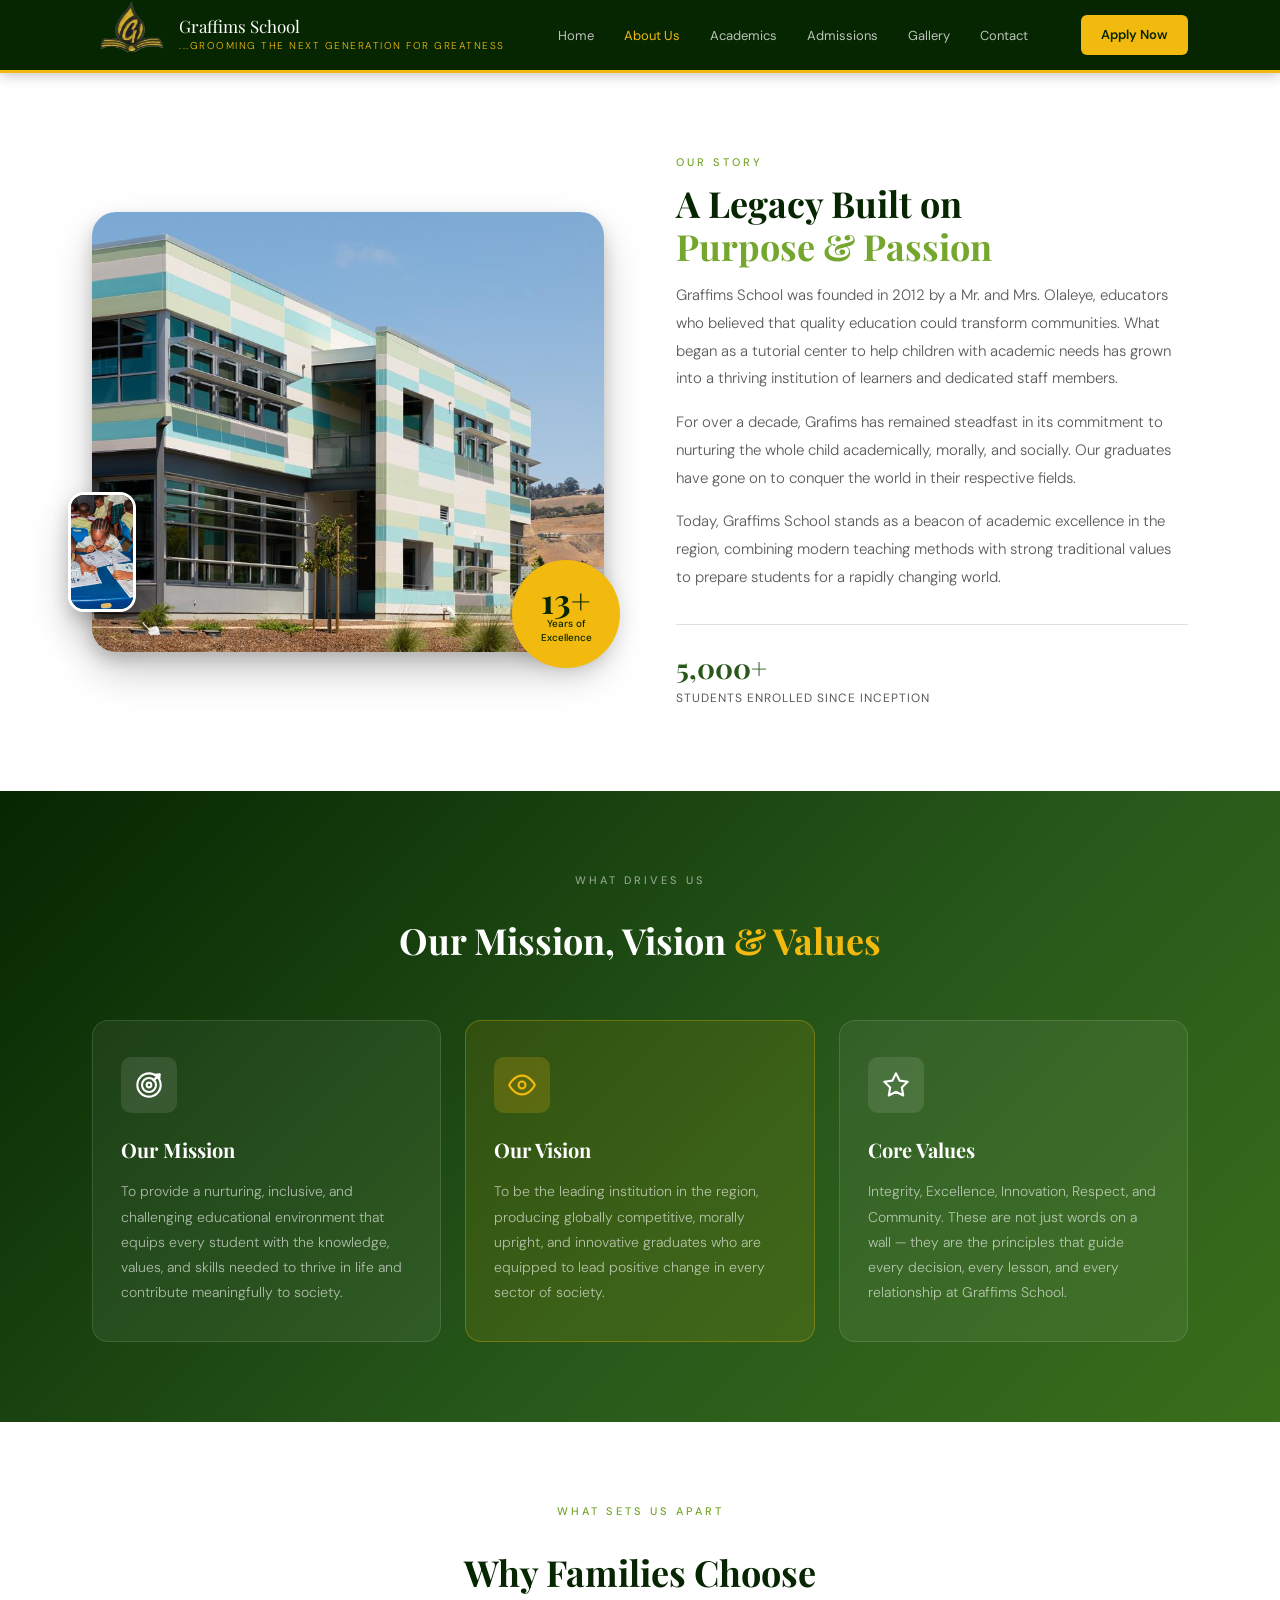
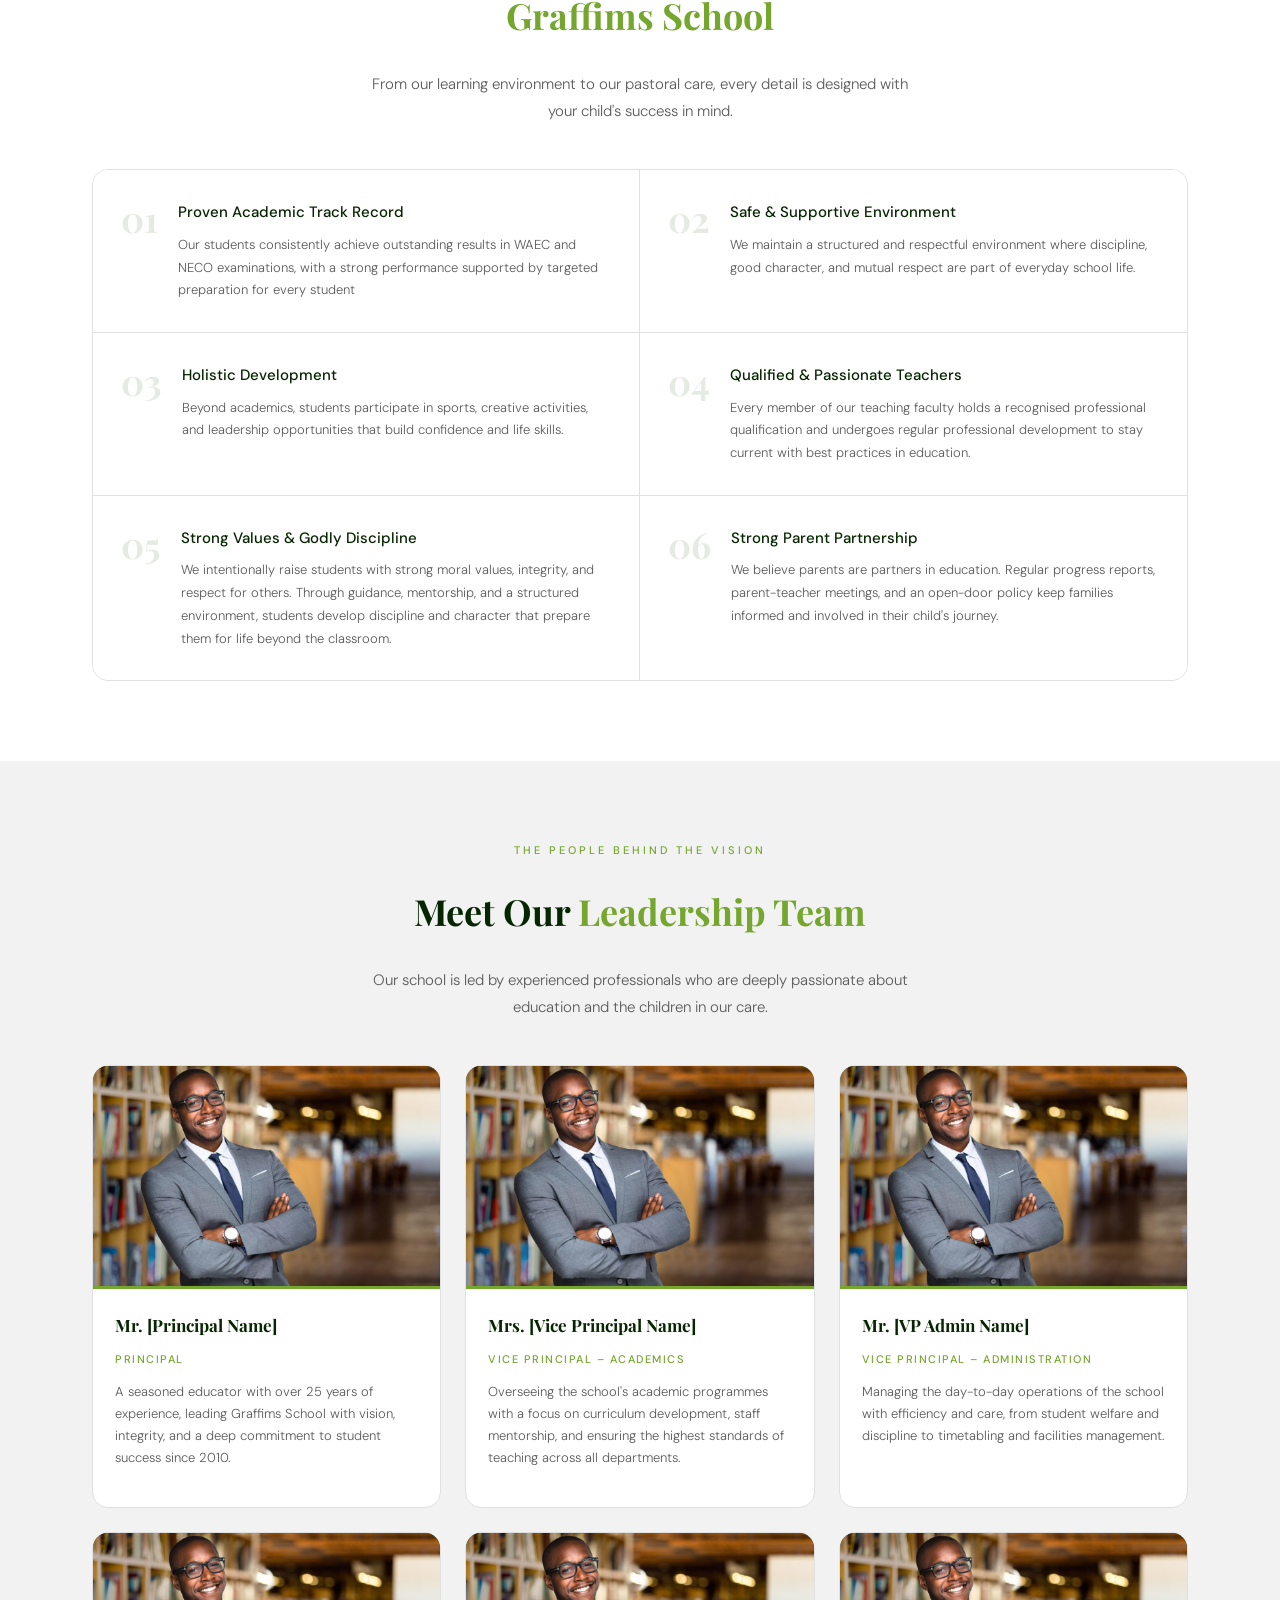
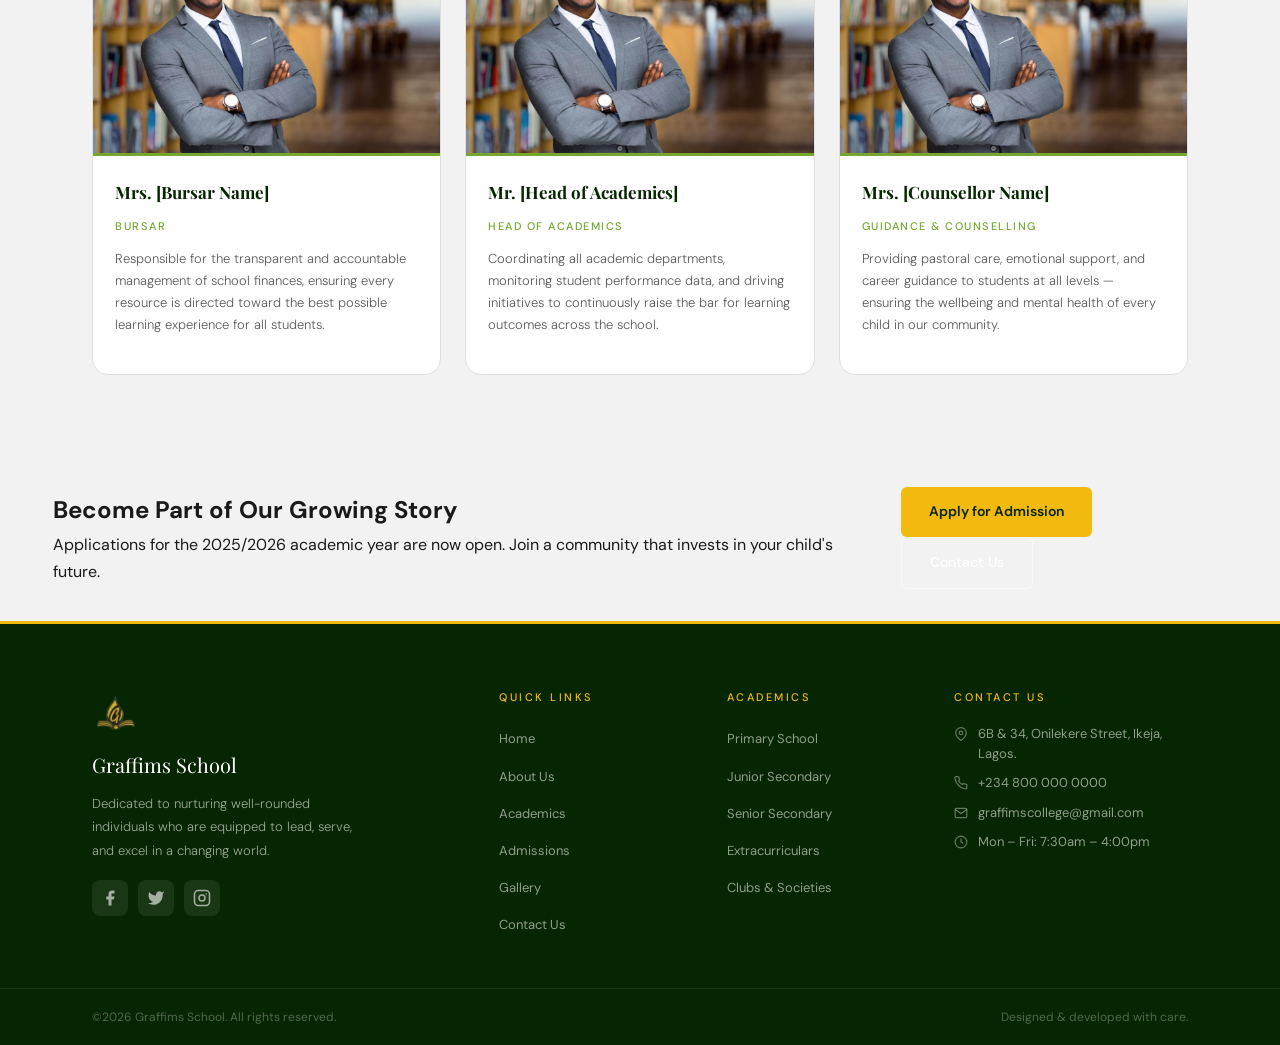
==== about.html @ c7c1daac "initial" ====
<!DOCTYPE html>
<html lang="en">

<head>
    <meta charset="UTF-8" />
    <meta name="viewport" content="width=device-width, initial-scale=1.0" />
    <meta name="description"
        content="Learn about Graffims School – our history, mission, vision, values, and the dedicated team behind our legacy of excellence since 1985." />
    <title>About Us | Graffims School</title>

    <!-- Google Fonts -->
    <link rel="preconnect" href="https://fonts.googleapis.com" />
    <link rel="preconnect" href="https://fonts.gstatic.com" crossorigin />
    <link
        href="https://fonts.googleapis.com/css2?family=Playfair+Display:wght@600;700&family=DM+Sans:ital,wght@0,300;0,400;0,500;1,300&display=swap"
        rel="stylesheet" />

    <!-- Stylesheets -->
    <link rel="stylesheet" href="css/style.css" />
    <link rel="stylesheet" href="css/about.css" />
</head>

<body>

    <!-- ========== NAVIGATION ========== -->
    <header class="site-header">
        <nav class="navbar">
            <div class="nav-logo">
                <img src="images/logo/logo.png" alt="Graffims School Logo" class="logo-img" />
                <div class="logo-text">
                    <span class="logo-name">Graffims School</span>
                    <span class="logo-tagline">...grooming the next generation for greatness</span>
                </div>
            </div>

            <ul class="nav-links" id="navLinks">
                <li><a href="index.html">Home</a></li>
                <li><a href="about.html" class="active">About Us</a></li>
                <li><a href="academics.html">Academics</a></li>
                <li><a href="admissions.html">Admissions</a></li>
                <li><a href="gallery.html">Gallery</a></li>
                <li><a href="contact.html">Contact</a></li>
            </ul>

            <a href="admissions.html" class="nav-cta">Apply Now</a>

            <!-- Hamburger for mobile -->
            <button class="hamburger" id="hamburger" aria-label="Toggle navigation">
                <span></span><span></span><span></span>
            </button>
        </nav>
    </header>


    <!-- ========== PAGE HERO / BANNER ========== -->


    <!-- ========== OUR STORY ========== -->
    <section class="section section-light" id="our-story">
        <div class="container story-split">

            <div class="story-image-side">
                <!-- Replace with real school building/campus photo -->
                <img src="images/about/school-building.jpg" alt="Graffims School main building" class="story-img" />
                <div class="story-badge">
                    <strong>13+</strong>
                    <span>Years of<br />Excellence</span>
                </div>
                <!-- Second smaller image -->
                <div class="story-img-2-wrap">
                    <img src="images/about/students-learning.jpg" alt="Students in class" class="story-img-2" />
                </div>
            </div>

            <div class="story-text-side">
                <p class="section-label">Our Story</p>
                <h2 class="section-title">A Legacy Built on<br /><span class="text-green">Purpose &amp; Passion</span>
                </h2>
                <p class="story-para">
                    Graffims School was founded in 2012 by a Mr. and Mrs. Olaleye, educators who believed that quality
                    education could transform communities. What began as a tutorial center to help children with academic needs
                    has grown into a thriving institution of learners and dedicated staff members.
                </p>
                <p class="story-para">
                    For over a decade, Grafims has remained steadfast in its commitment to nurturing the whole child
                    academically, morally, and socially. Our graduates have gone on to conquer the world in their respective fields.
                </p>
                <p class="story-para">
                    Today, Graffims School stands as a beacon of academic excellence in the region, combining modern
                    teaching methods with strong traditional values to prepare students for a rapidly changing world.
                </p>
                <div class="story-stats-row">
                    <div class="story-stat">
                        <strong>5,000+</strong>
                        <span>Students Enrolled since Inception</span>
                    </div>
                </div>
            </div>

        </div>
    </section>


    <!-- ========== MISSION, VISION, VALUES ========== -->
    <section class="section mvv-section" id="mission">
        <div class="container">
            <div class="section-header centered">
                <p class="section-label light-label">What Drives Us</p>
                <h2 class="section-title" style="color: var(--white);">Our Mission, Vision <span class="text-gold">&amp;
                        Values</span></h2>
            </div>

            <div class="mvv-grid">

                <div class="mvv-card">
                    <div class="mvv-icon">
                        <svg width="28" height="28" viewBox="0 0 24 24" fill="none" stroke="currentColor" stroke-width="1.8" stroke-linecap="round" stroke-linejoin="round">
                            <circle cx="12" cy="12" r="10" />
                            <circle cx="12" cy="12" r="6" />
                            <circle cx="12" cy="12" r="2" />
                            <line x1="16" y1="8" x2="21" y2="3" />
                            <line x1="16" y1="8" x2="21" y2="3" />
                            <polyline points="18,3 21,3 21,6" />
                        </svg>
                    </div>
                    <h3>Our Mission</h3>
                    <p>To provide a nurturing, inclusive, and challenging educational environment that equips every
                        student with the knowledge, values, and skills needed to thrive in life and contribute
                        meaningfully to society.</p>
                </div>

                <div class="mvv-card mvv-featured">
                    <div class="mvv-icon gold-mvv-icon">
                        <svg width="28" height="28" viewBox="0 0 24 24" fill="none" stroke="currentColor"
                            stroke-width="1.8" stroke-linecap="round" stroke-linejoin="round">
                            <path d="M1 12s4-8 11-8 11 8 11 8-4 8-11 8-11-8-11-8z" />
                            <circle cx="12" cy="12" r="3" />
                        </svg>
                    </div>
                    <h3>Our Vision</h3>
                    <p>To be the leading institution in the region, producing globally competitive, morally upright, and
                        innovative graduates who are equipped to lead positive change in every sector of society.</p>
                </div>

                <div class="mvv-card">
                    <div class="mvv-icon">
                        <svg width="28" height="28" viewBox="0 0 24 24" fill="none" stroke="currentColor"
                            stroke-width="1.8" stroke-linecap="round" stroke-linejoin="round">
                            <polygon
                                points="12 2 15.09 8.26 22 9.27 17 14.14 18.18 21.02 12 17.77 5.82 21.02 7 14.14 2 9.27 8.91 8.26 12 2" />
                        </svg>
                    </div>
                    <h3>Core Values</h3>
                    <p>Integrity, Excellence, Innovation, Respect, and Community. These are not just words on a wall —
                        they are the principles that guide every decision, every lesson, and every relationship at
                        Graffims School.</p>
                </div>

            </div>
        </div>
    </section>


    <!-- ========== WHY CHOOSE US ========== -->
    <section class="section section-light" id="why-us">
        <div class="container">
            <div class="section-header centered">
                <p class="section-label">What Sets Us Apart</p>
                <h2 class="section-title">Why Families Choose<br /><span class="text-green">Graffims School</span>
                </h2>
                <p class="section-sub">From our learning environment to our pastoral care, every detail is designed with
                    your child's success in mind.</p>
            </div>

            <div class="why-grid">

                <div class="why-item">
                    <div class="why-number">01</div>
                    <div class="why-body">
                        <h4>Proven Academic Track Record</h4>
                        <p>Our students consistently achieve outstanding results in WAEC and NECO examinations, with a
                           strong performance supported by targeted preparation for every student
                        </p>
                    </div>
                </div>

                <div class="why-item">
                    <div class="why-number">02</div>
                    <div class="why-body">
                        <h4>Safe &amp; Supportive Environment</h4>
                        <p>
                            We maintain a structured and respectful environment where discipline, good character, and mutual respect are part of everyday school life.
                        </p>
                    </div>
                </div>

                <div class="why-item">
                    <div class="why-number">03</div>
                    <div class="why-body">
                        <h4>Holistic Development</h4>
                        <p>
                            Beyond academics, students participate in sports, creative activities, and leadership opportunities that build confidence and life skills.
                        </p>
                    </div>
                </div>

                <div class="why-item">
                    <div class="why-number">04</div>
                    <div class="why-body">
                        <h4>Qualified &amp; Passionate Teachers</h4>
                        <p>Every member of our teaching faculty holds a recognised professional qualification and
                            undergoes regular professional development to stay current with best practices in education.
                        </p>
                    </div>
                </div>

                <div class="why-item">
                    <div class="why-number">05</div>
                    <div class="why-body">
                        <h4>Strong Values & Godly Discipline</h4>
                        <p>
                            We intentionally raise students with strong moral values, integrity, and respect for others. Through guidance, mentorship, and a structured environment, students develop discipline and character that prepare them for life beyond the classroom.
                        </p>
                    </div>
                </div>

                <div class="why-item">
                    <div class="why-number">06</div>
                    <div class="why-body">
                        <h4>Strong Parent Partnership</h4>
                        <p>We believe parents are partners in education. Regular progress reports, parent-teacher
                            meetings, and an open-door policy keep families informed and involved in their child's
                            journey.</p>
                    </div>
                </div>

            </div>
        </div>
    </section>


    <!-- ========== LEADERSHIP TEAM ========== -->
    <section class="section" id="leadership">
        <div class="container">
            <div class="section-header centered">
                <p class="section-label">The People Behind the Vision</p>
                <h2 class="section-title">Meet Our <span class="text-green">Leadership Team</span></h2>
                <p class="section-sub">Our school is led by experienced professionals who are deeply passionate about
                    education and the children in our care.</p>
            </div>

            <div class="team-grid">

                <div class="team-card">
                    <div class="team-photo-wrap">
                        <!-- Replace with real staff photo -->
                        <img src="images/staff/principal.jpg" alt="Principal" class="team-photo" />
                        <div class="team-photo-fallback">
                            <span>PR</span>
                        </div>
                    </div>
                    <div class="team-info">
                        <h4>Mr. [Principal Name]</h4>
                        <span class="team-role">Principal</span>
                        <p>A seasoned educator with over 25 years of experience, leading Graffims School with
                            vision, integrity, and a deep commitment to student success since 2010.</p>
                    </div>
                </div>

                <div class="team-card">
                    <div class="team-photo-wrap">
                        <img src="images/staff/vice-principal.jpg" alt="Vice Principal" class="team-photo" />
                        <div class="team-photo-fallback">
                            <span>VP</span>
                        </div>
                    </div>
                    <div class="team-info">
                        <h4>Mrs. [Vice Principal Name]</h4>
                        <span class="team-role">Vice Principal – Academics</span>
                        <p>Overseeing the school's academic programmes with a focus on curriculum development, staff
                            mentorship, and ensuring the highest standards of teaching across all departments.</p>
                    </div>
                </div>

                <div class="team-card">
                    <div class="team-photo-wrap">
                        <img src="images/staff/vp-admin.jpg" alt="Vice Principal Administration" class="team-photo" />
                        <div class="team-photo-fallback">
                            <span>VA</span>
                        </div>
                    </div>
                    <div class="team-info">
                        <h4>Mr. [VP Admin Name]</h4>
                        <span class="team-role">Vice Principal – Administration</span>
                        <p>Managing the day-to-day operations of the school with efficiency and care, from student
                            welfare and discipline to timetabling and facilities management.</p>
                    </div>
                </div>

                <div class="team-card">
                    <div class="team-photo-wrap">
                        <img src="images/staff/bursar.jpg" alt="Bursar" class="team-photo" />
                        <div class="team-photo-fallback">
                            <span>BU</span>
                        </div>
                    </div>
                    <div class="team-info">
                        <h4>Mrs. [Bursar Name]</h4>
                        <span class="team-role">Bursar</span>
                        <p>Responsible for the transparent and accountable management of school finances, ensuring every
                            resource is directed toward the best possible learning experience for all students.</p>
                    </div>
                </div>

                <div class="team-card">
                    <div class="team-photo-wrap">
                        <img src="images/staff/head-teacher.jpg" alt="Head of Academics" class="team-photo" />
                        <div class="team-photo-fallback">
                            <span>HA</span>
                        </div>
                    </div>
                    <div class="team-info">
                        <h4>Mr. [Head of Academics]</h4>
                        <span class="team-role">Head of Academics</span>
                        <p>Coordinating all academic departments, monitoring student performance data, and driving
                            initiatives to continuously raise the bar for learning outcomes across the school.</p>
                    </div>
                </div>

                <div class="team-card">
                    <div class="team-photo-wrap">
                        <img src="images/staff/guidance.jpg" alt="Guidance Counsellor" class="team-photo" />
                        <div class="team-photo-fallback">
                            <span>GC</span>
                        </div>
                    </div>
                    <div class="team-info">
                        <h4>Mrs. [Counsellor Name]</h4>
                        <span class="team-role">Guidance &amp; Counselling</span>
                        <p>Providing pastoral care, emotional support, and career guidance to students at all levels —
                            ensuring the wellbeing and mental health of every child in our community.</p>

                    </div>
                </div>

            </div>
        </div>
    </section>


    <!-- ========== CTA STRIP ========== -->
    <section class="cta-strip">
        <div class="container-cta-inner">
            <div class="cta-text">
                <h2>Become Part of Our <span>Growing Story</span></h2>
                <p>Applications for the 2025/2026 academic year are now open. Join a community that invests in your
                    child's future.</p>
            </div>
            <div class="cta-buttons">
                <a href="admissions.html" class="btn btn-gold">Apply for Admission</a>
                <a href="contact.html" class="btn btn-white-outline">Contact Us</a>
            </div>
        </div>
    </section>


    <!-- ========== FOOTER ========== -->
    <footer class="site-footer">
        <div class="container footer-grid">

            <div class="footer-brand">
                <img src="images/logo/logo.png" alt="Graffims School" class="footer-logo" />
                <div class="footer-school-name">Graffims School</div>
                <p>Dedicated to nurturing well-rounded individuals who are equipped to lead, serve, and excel in a
                    changing world.</p>
                <div class="footer-socials">
                    <!-- Replace # with real social media links -->
                    <a href="#" aria-label="Facebook" class="social-icon">
                        <svg width="18" height="18" viewBox="0 0 24 24" fill="currentColor">
                            <path d="M18 2h-3a5 5 0 0 0-5 5v3H7v4h3v8h4v-8h3l1-4h-4V7a1 1 0 0 1 1-1h3z" />
                        </svg>
                    </a>
                    <a href="#" aria-label="Twitter" class="social-icon">
                        <svg width="18" height="18" viewBox="0 0 24 24" fill="currentColor">
                            <path
                                d="M23 3a10.9 10.9 0 0 1-3.14 1.53 4.48 4.48 0 0 0-7.86 3v1A10.66 10.66 0 0 1 3 4s-4 9 5 13a11.64 11.64 0 0 1-7 2c9 5 20 0 20-11.5a4.5 4.5 0 0 0-.08-.83A7.72 7.72 0 0 0 23 3z" />
                        </svg>
                    </a>
                    <a href="#" aria-label="Instagram" class="social-icon">
                        <svg width="18" height="18" viewBox="0 0 24 24" fill="none" stroke="currentColor"
                            stroke-width="2">
                            <rect x="2" y="2" width="20" height="20" rx="5" />
                            <circle cx="12" cy="12" r="4" />
                            <circle cx="17.5" cy="6.5" r="1" fill="currentColor" stroke="none" />
                        </svg>
                    </a>
                </div>
            </div>

            <div class="footer-col">
                <h4>Quick Links</h4>
                <ul>
                    <li><a href="index.html">Home</a></li>
                    <li><a href="about.html">About Us</a></li>
                    <li><a href="academics.html">Academics</a></li>
                    <li><a href="admissions.html">Admissions</a></li>
                    <li><a href="gallery.html">Gallery</a></li>
                    <li><a href="contact.html">Contact Us</a></li>
                </ul>
            </div>

            <div class="footer-col">
                <h4>Academics</h4>
                <ul>
                    <li><a href="academics.html">Primary School</a></li>
                    <li><a href="academics.html">Junior Secondary</a></li>
                    <li><a href="academics.html">Senior Secondary</a></li>
                    <li><a href="academics.html">Extracurriculars</a></li>
                    <li><a href="academics.html">Clubs &amp; Societies</a></li>
                </ul>
            </div>

            <div class="footer-col">
                <h4>Contact Us</h4>
                <ul class="footer-contact-list">
                    <li>
                        <svg width="14" height="14" viewBox="0 0 24 24" fill="none" stroke="currentColor"
                            stroke-width="2">
                            <path d="M21 10c0 7-9 13-9 13s-9-6-9-13a9 9 0 0 1 18 0z" />
                            <circle cx="12" cy="10" r="3" />
                        </svg>
                        6B & 34, Onilekere Street, Ikeja, Lagos.
                    </li>
                    <li>
                        <svg width="14" height="14" viewBox="0 0 24 24" fill="none" stroke="currentColor"
                            stroke-width="2">
                            <path
                                d="M22 16.92v3a2 2 0 0 1-2.18 2 19.79 19.79 0 0 1-8.63-3.07A19.5 19.5 0 0 1 4.69 12 19.79 19.79 0 0 1 1.61 3.18 2 2 0 0 1 3.6 1h3a2 2 0 0 1 2 1.72c.127.96.361 1.903.7 2.81a2 2 0 0 1-.45 2.11L7.91 8.6a16 16 0 0 0 6.09 6.09l.97-.97a2 2 0 0 1 2.11-.45c.907.339 1.85.573 2.81.7A2 2 0 0 1 22 16.92z" />
                        </svg>
                        +234 800 000 0000
                    </li>
                    <li>
                        <svg width="14" height="14" viewBox="0 0 24 24" fill="none" stroke="currentColor"
                            stroke-width="2">
                            <path d="M4 4h16c1.1 0 2 .9 2 2v12c0 1.1-.9 2-2 2H4c-1.1 0-2-.9-2-2V6c0-1.1.9-2 2-2z" />
                            <polyline points="22,6 12,13 2,6" />
                        </svg>
                        graffimscollege@gmail.com
                    </li>
                    <li>
                        <svg width="14" height="14" viewBox="0 0 24 24" fill="none" stroke="currentColor"
                            stroke-width="2">
                            <circle cx="12" cy="12" r="10" />
                            <polyline points="12 6 12 12 16 14" />
                        </svg>
                        Mon – Fri: 7:30am – 4:00pm
                    </li>
                </ul>
            </div>

        </div>

        <div class="footer-bottom">
            <div class="container footer-bottom-inner">
                <p>&copy;2026 Graffims School. All rights reserved.</p>
                <p>Designed &amp; developed with care.</p>
            </div>
        </div>
    </footer>


    <!-- ========== JAVASCRIPT ========== -->
    <script src="js/main.js"></script>

</body>

</html>
---- css/style.css ----
:root {
    --deep: #062601;
    --forest: #28591B;
    --leaf: #75A62D;
    --gold: #F2B90F;
    --light: #F2F2F2;
    --white: #ffffff;
    --text: #1a1a1a;
    --muted: #5a5a5a;
    --border: #e0e0e0;

    --font-display: 'Playfair Display', Georgia, serif;
    --font-body: 'DM Sans', system-ui, sans-serif;

    --radius-sm: 6px;
    --radius-md: 10px;
    --radius-lg: 16px;
    --radius-xl: 24px;

    --shadow-sm: 0 2px 8px rgba(0, 0, 0, 0.07);
    --shadow-md: 0 4px 20px rgba(0, 0, 0, 0.10);
    --shadow-lg: 0 8px 40px rgba(0, 0, 0, 0.13);

    --transition: 0.25s ease;
}

/* ---------- RESET & BASE ---------- */
*,
*::before,
*::after {
    margin: 0;
    padding: 0;
    box-sizing: border-box;
}

html {
    scroll-behavior: smooth;
    font-size: 16px;
}

body {
    font-family: var(--font-body);
    color: var(--text);
    background: var(--light);
    line-height: 1.7;
    -webkit-font-smoothing: antialiased;
}

img {
    max-width: 100%;
    height: auto;
    display: block;
}

svg {
    display: block;
    max-width: 100%;
}

a {
    text-decoration: none;
    color: inherit;
}

ul {
    list-style: none;
}

/* ---------- CONTAINER ---------- */
.container {
    width: 100%;
    max-width: 1160px;
    margin: 0 auto;
    padding: 0 32px;
}

/* ---------- SECTIONS ---------- */
.section {
    padding: 80px 0;
}

.section-light {
    background: var(--white);
}

/* ---------- SECTION HEADER TYPOGRAPHY ---------- */
.section-label {
    font-size: 11px;
    text-transform: uppercase;
    letter-spacing: 3px;
    color: var(--leaf);
    font-weight: 500;
    margin-bottom: 10px;
}

.light-label {
    color: rgba(255, 255, 255, 0.5);
}

.section-title {
    font-family: var(--font-display);
    font-size: 36px;
    color: var(--deep);
    line-height: 1.2;
    margin-bottom: 14px;
}

.section-sub {
    color: var(--muted);
    font-size: 15px;
    line-height: 1.8;
    max-width: 560px;
    font-weight: 300;
}

.section-header {
    display: flex;
    align-items: flex-end;
    justify-content: space-between;
    margin-bottom: 40px;
    gap: 20px;
}

.section-header.centered {
    flex-direction: column;
    align-items: center;
    text-align: center;
}

.section-header.centered .section-sub {
    margin: 0 auto;
}

/* ---------- TEXT COLOUR HELPERS ---------- */
.text-green {
    color: var(--leaf);
}

.text-gold {
    color: var(--gold);
}

.highlight {
    color: var(--gold);
}

/* ---------- BUTTONS ---------- */
.btn {
    display: inline-block;
    font-family: var(--font-body);
    font-size: 14px;
    font-weight: 500;
    padding: 13px 28px;
    border-radius: var(--radius-sm);
    border: none;
    cursor: pointer;
    transition: all var(--transition);
    white-space: nowrap;
}

.btn-primary {
    background: var(--gold);
    color: var(--deep);
}

.btn-primary:hover {
    background: #d9a50d;
    transform: translateY(-1px);
}

.btn-outline {
    background: transparent;
    color: var(--white);
    border: 1.5px solid rgba(255, 255, 255, 0.45);
}

.btn-outline:hover {
    background: rgba(255, 255, 255, 0.1);
}

.btn-green {
    background: var(--forest);
    color: var(--white);
}

.btn-green:hover {
    background: var(--deep);
    transform: translateY(-1px);
}

.btn-gold {
    background: var(--gold);
    color: var(--deep);
    font-weight: 600;
}

.btn-gold:hover {
    background: #d9a50d;
}

.btn-white-outline {
    background: transparent;
    color: var(--white);
    border: 1.5px solid rgba(255, 255, 255, 0.5);
}

.btn-white-outline:hover {
    background: rgba(255, 255, 255, 0.1);
}

.btn-gold-outline {
    background: transparent;
    color: var(--gold);
    border: 1.5px solid rgba(242, 185, 15, 0.6);
    font-size: 13px;
    padding: 9px 20px;
}

.btn-gold-outline:hover {
    background: rgba(242, 185, 15, 0.1);
}

/* ---------- CARDS GRID ---------- */
.cards-grid {
    display: grid;
    gap: 22px;
}

.cards-grid.three-col {
    grid-template-columns: repeat(3, 1fr);
}

.cards-grid.two-col {
    grid-template-columns: repeat(2, 1fr);
}

/* ---------- NAVIGATION ---------- */
.site-header {
    position: sticky;
    top: 0;
    z-index: 1000;
    background: var(--deep);
    border-bottom: 3px solid var(--gold);
    box-shadow: 0 2px 12px rgba(0, 0, 0, 0.25);
}

.navbar {
    display: flex;
    align-items: center;
    justify-content: space-between;
    height: 70px;
    max-width: 1160px;
    margin: 0 auto;
    padding: 0 32px;
    gap: 20px;
}

.nav-logo {
    display: flex;
    align-items: center;
    gap: 12px;
    flex-shrink: 0;
}

.logo-img {
    width: 75px;
    height: 90px;

}

.logo-text {
    display: flex;
    flex-direction: column;
}

.logo-name {
    font-family: var(--font-display);
    font-size: 17px;
    color: var(--white);
    line-height: 1.2;
}

.logo-tagline {
    font-size: 10px;
    color: var(--gold);
    letter-spacing: 1.5px;
    text-transform: uppercase;
    font-weight: 300;
}

.nav-links {
    display: flex;
    align-items: center;
    gap: 4px;
    flex: 1;
    justify-content: center;
}

.nav-links a {
    color: rgba(255, 255, 255, 0.72);
    font-size: 13px;
    padding: 7px 13px;
    border-radius: var(--radius-sm);
    transition: all var(--transition);
    font-weight: 400;
}

.nav-links a:hover {
    background: rgba(255, 255, 255, 0.08);
    color: var(--white);
}

.nav-links a.active {
    color: var(--gold);
}

.nav-cta {
    background: var(--gold);
    color: var(--deep);
    font-weight: 600;
    font-size: 13px;
    padding: 9px 20px;
    border-radius: var(--radius-sm);
    transition: all var(--transition);
    flex-shrink: 0;
    font-family: var(--font-body);
}

.nav-cta:hover {
    background: #d9a50d;
    transform: translateY(-1px);
}

.hamburger {
    display: none;
    flex-direction: column;
    gap: 5px;
    background: none;
    border: none;
    cursor: pointer;
    padding: 4px;
}

.hamburger span {
    display: block;
    width: 24px;
    height: 2px;
    background: var(--white);
    border-radius: 2px;
    transition: all 0.3s;
}

/* ---------- FOOTER ---------- */
.site-footer {
    background: var(--deep);
    border-top: 3px solid var(--gold);
    color: rgba(255, 255, 255, 0.6);
}

.footer-grid {
    display: grid;
    grid-template-columns: 2fr 1fr 1fr 1.3fr;
    gap: 48px;
    padding: 64px 32px 40px;
}

.footer-logo {
    width: 45px;
    height: 60px;
    border-radius: 50%;

}

.footer-school-name {
    font-family: var(--font-display);
    font-size: 20px;
    color: var(--white);
    margin-bottom: 10px;
}

.footer-brand p {
    font-size: 13px;
    line-height: 1.8;
    max-width: 260px;
    font-weight: 300;
}

.footer-socials {
    display: flex;
    gap: 10px;
    margin-top: 18px;
}

.social-icon {
    width: 36px;
    height: 36px;
    border-radius: 8px;
    background: rgba(255, 255, 255, 0.08);
    display: flex;
    align-items: center;
    justify-content: center;
    color: rgba(255, 255, 255, 0.6);
    transition: all var(--transition);
}

.social-icon:hover {
    background: var(--forest);
    color: var(--white);
}

.footer-col h4 {
    font-size: 11px;
    text-transform: uppercase;
    letter-spacing: 2.5px;
    color: var(--gold);
    font-weight: 500;
    margin-bottom: 18px;
    font-family: var(--font-body);
}

.footer-col ul li {
    margin-bottom: 10px;
}

.footer-col ul a {
    font-size: 13px;
    color: rgba(255, 255, 255, 0.55);
    transition: color var(--transition);
}

.footer-col ul a:hover {
    color: var(--white);
}

.footer-contact-list li {
    display: flex;
    align-items: flex-start;
    gap: 10px;
    font-size: 13px;
    margin-bottom: 12px;
    color: rgba(255, 255, 255, 0.55);
    line-height: 1.5;
}

.footer-contact-list svg {
    flex-shrink: 0;
    margin-top: 3px;
    opacity: 0.7;
}

.footer-bottom {
    border-top: 1px solid rgba(255, 255, 255, 0.08);
}

.footer-bottom-inner {
    display: flex;
    justify-content: space-between;
    align-items: center;
    padding: 18px 32px;
    font-size: 12px;
    color: rgba(255, 255, 255, 0.3);
}


/* ============================================
   RESPONSIVE BREAKPOINTS
   ============================================ */

/* Tablet */
@media (max-width: 960px) {
    .section-title {
        font-size: 30px;
    }

    .cards-grid.three-col {
        grid-template-columns: repeat(2, 1fr);
    }

    .footer-grid {
        grid-template-columns: 1fr 1fr;
        gap: 32px;
    }
}

/* Mobile */
@media (max-width: 680px) {
    .container {
        padding: 0 20px;
    }

    .section {
        padding: 56px 0;
    }

    .section-title {
        font-size: 26px;
    }

    .nav-links,
    .nav-cta {
        display: none;
    }

    .nav-links.open {
        display: flex;
        flex-direction: column;
        position: absolute;
        top: 70px;
        left: 0;
        right: 0;
        background: var(--deep);
        padding: 16px 20px 24px;
        border-bottom: 3px solid var(--gold);
        gap: 4px;
    }

    .hamburger {
        display: flex;
    }

    .cards-grid.three-col,
    .cards-grid.two-col {
        grid-template-columns: 1fr;
    }

    .section-header {
        flex-direction: column;
        align-items: flex-start;
    }

    .footer-grid {
        grid-template-columns: 1fr;
        gap: 28px;
        padding: 40px 20px;
    }

    .footer-bottom-inner {
        flex-direction: column;
        gap: 6px;
        text-align: center;
    }
}
---- css/about.css ----
page-hero {
    background: linear-gradient(135deg, var(--deep) 0%, var(--forest) 55%, #3d7020 100%);
    padding: 72px 0 64px;
    position: relative;
    overflow: hidden;
    border-bottom: 3px solid var(--gold);
}

.page-hero-bg {
    position: absolute;
    inset: 0;
    background-image:
        radial-gradient(circle at 80% 20%, rgba(242, 185, 15, 0.07) 0%, transparent 10%),
        radial-gradient(circle at 20% 80%, rgba(117, 166, 45, 0.07) 0%, transparent 10%);
}

.page-hero-content {
    position: relative;
    z-index: 2;
}

.breadcrumb {
    display: flex;
    align-items: center;
    gap: 8px;
    font-size: 12px;
    color: rgba(255, 255, 255, 0.5);
    margin-bottom: 18px;
}

.breadcrumb a {
    color: rgba(255, 255, 255, 0.55);
    transition: color 0.2s;
}

.breadcrumb a:hover {
    color: var(--gold);
}

.breadcrumb .current {
    color: var(--gold);
}

.breadcrumb span {
    opacity: 0.5;
}

.page-hero h1 {
    font-family: var(--font-display);
    font-size: 48px;
    color: var(--white);
    line-height: 1.15;
    margin-bottom: 14px;
}

.page-hero p {
    color: rgba(255, 255, 255, 0.65);
    font-size: 16px;
    font-weight: 300;
    max-width: 41.6667%;
}

.hero-deco-circle {
    position: absolute;
    border-radius: 50%;
    pointer-events: none;
}

.deco-1 {
    width: 35.0000%;
    height: 420px;
    border: 60px solid rgba(242, 185, 15, 0.06);
    top: -160px;
    right: -80px;
}

.deco-2 {
    width: 18.3333%;
    height: 220px;
    background: rgba(117, 166, 45, 0.07);
    bottom: -80px;
    left: 40%;
}


/* ========== OUR STORY ========== */
.story-split {
    display: grid;
    grid-template-columns: 1fr 1fr;
    gap: 72px;
    align-items: center;
}

/* Image side */
.story-image-side {
    position: relative;
}

.story-img {
    width: 100%;
    height: 440px;
    object-fit: cover;
    border-radius: var(--radius-xl);
    box-shadow: 0 20px 40px rgba(0, 0, 0, 0.2), 0 8px 16px rgba(0, 0, 0, 0.15);
    background: linear-gradient(135deg, var(--deep), var(--forest));
    display: block;
}

.story-badge {
    position: absolute;
    bottom: -16px;
    right: -16px;
    background: var(--gold);
    color: var(--deep);
    width: 108px;
    height: 108px;
    border-radius: 50%;
    display: flex;
    flex-direction: column;
    align-items: center;
    justify-content: center;
    text-align: center;
    box-shadow: var(--shadow-md);
    z-index: 2;
}

.story-badge strong {
    font-family: var(--font-display);
    font-size: 34px;
    line-height: 1;
}

.story-badge span {
    font-size: 10px;
    font-weight: 500;
    line-height: 1.4;
}

.story-img-2-wrap {
    position: absolute;
    bottom: 40px;
    left: -24px;
    width: 13.3333%;
    height: 120px;
    border-radius: var(--radius-lg);
    overflow: hidden;
    border: 3px solid var(--white);
    box-shadow: 0 20px 40px rgba(0, 0, 0, 0.2), 0 8px 16px rgba(0, 0, 0, 0.15);
    background: linear-gradient(135deg, var(--deep), var(--forest));
    z-index: 2;
}

.story-img-2 {
    width: 100%;
    height: 100%;
    object-fit: cover;
    /* Fallback */
    background: linear-gradient(135deg, var(--leaf), var(--gold));
    display: block;
}

/* Text side */
.story-para {
    font-size: 15px;
    color: var(--muted);
    line-height: 1.85;
    margin-bottom: 16px;
    font-weight: 300;
}

.story-stats-row {
    display: flex;
    gap: 32px;
    margin-top: 32px;
    padding-top: 28px;
    border-top: 1px solid var(--border);
}

.story-stat strong {
    display: block;
    font-family: var(--font-display);
    font-size: 28px;
    color: var(--forest);
    line-height: 1.1;
}

.story-stat span {
    font-size: 12px;
    color: var(--muted);
    text-transform: uppercase;
    letter-spacing: 1px;
}


/* ========== MISSION / VISION / VALUES ========== */
.mvv-section {
    background: linear-gradient(135deg, var(--deep) 0%, var(--forest) 60%, #3a6e1a 100%);
}

.mvv-section .section-title {
    color: var(--white);
}

.mvv-grid {
    display: grid;
    grid-template-columns: repeat(3, 1fr);
    gap: 24px;
    margin-top: 44px;
}

.mvv-card {
    background: rgba(255, 255, 255, 0.06);
    border: 1px solid rgba(255, 255, 255, 0.12);
    border-radius: var(--radius-lg);
    padding: 36px 28px;
    transition: background var(--transition), transform var(--transition);
}

.mvv-card:hover {
    background: rgba(255, 255, 255, 0.10);
    transform: translateY(-4px);
}

.mvv-featured {
    background: rgba(242, 185, 15, 0.10);
    border-color: rgba(242, 185, 15, 0.30);
}

.mvv-icon {
    width: 56px;
    height: 56px;
    border-radius: var(--radius-md);
    background: rgba(255, 255, 255, 0.1);
    display: flex;
    align-items: center;
    justify-content: center;
    color: var(--white);
    margin-bottom: 20px;
}

.gold-mvv-icon {
    background: rgba(242, 185, 15, 0.2);
    color: var(--gold);
}

.mvv-card h3 {
    font-family: var(--font-display);
    font-size: 20px;
    color: var(--white);
    margin-bottom: 12px;
}

.mvv-card p {
    font-size: 14px;
    color: rgba(255, 255, 255, 0.62);
    line-height: 1.8;
    font-weight: 300;
}


/* ========== WHY CHOOSE US ========== */
.why-grid {
    display: grid;
    grid-template-columns: repeat(2, 1fr);
    gap: 0;
    margin-top: 44px;
    border: 1px solid var(--border);
    border-radius: var(--radius-lg);
    overflow: hidden;
}

.why-item {
    display: flex;
    gap: 20px;
    padding: 30px 28px;
    border-bottom: 1px solid var(--border);
    border-right: 1px solid var(--border);
    background: var(--white);
    transition: background var(--transition);
}

.why-item:hover {
    background: #fafff6;
}

.why-item:nth-child(even) {
    border-right: none;
}

.why-item:nth-last-child(-n+2) {
    border-bottom: none;
}

.why-number {
    font-family: var(--font-display);
    font-size: 36px;
    color: rgba(40, 89, 27, 0.12);
    line-height: 1;
    flex-shrink: 0;
    min-width: 4.0000%;
    font-weight: 700;
}

.why-body h4 {
    font-size: 15px;
    font-weight: 500;
    color: var(--deep);
    margin-bottom: 8px;
}

.why-body p {
    font-size: 13px;
    color: var(--muted);
    line-height: 1.75;
    font-weight: 300;
}


/* ========== LEADERSHIP TEAM ========== */
.team-grid {
    display: grid;
    grid-template-columns: repeat(3, 1fr);
    gap: 24px;
    margin-top: 44px;
}

.team-card {
    background: var(--white);
    border-radius: var(--radius-lg);
    border: 1px solid var(--border);
    overflow: hidden;
    transition: transform var(--transition), box-shadow var(--transition);
}

.team-card:hover {
    transform: translateY(-5px);
    box-shadow: var(--shadow-md);
}

.team-photo-wrap {
    position: relative;
    height: 220px;
    background: linear-gradient(135deg, var(--deep), var(--forest));
    overflow: hidden;
}

.team-photo {
    width: 100%;
    height: 100%;
    object-fit: cover;
    object-position: top;
    display: block;
    /* If the photo fails to load, the fallback div shows */
}

/* Fallback avatar shown when image is broken / not yet added */
.team-photo-fallback {
    position: absolute;
    inset: 0;
    display: flex;
    align-items: center;
    justify-content: center;
    background: linear-gradient(135deg, var(--deep), var(--forest));
    /* Hidden by default — shown via JS if image errors */
    opacity: 0;
    transition: opacity 0.2s;
}

.team-photo-fallback span {
    font-family: var(--font-display);
    font-size: 44px;
    color: rgba(255, 255, 255, 0.35);
    font-weight: 700;
}

.team-info {
    padding: 22px 22px 24px;
    border-top: 3px solid var(--leaf);
}

.team-info h4 {
    font-family: var(--font-display);
    font-size: 17px;
    color: var(--deep);
    margin-bottom: 4px;
}

.team-role {
    display: inline-block;
    font-size: 11px;
    text-transform: uppercase;
    letter-spacing: 1.5px;
    color: var(--leaf);
    font-weight: 500;
    margin-bottom: 12px;
}

.team-info p {
    font-size: 13px;
    color: var(--muted);
    line-height: 1.7;
    margin-bottom: 14px;
    font-weight: 300;
}

.team-quals span {
    display: inline-block;
    background: rgba(40, 89, 27, 0.07);
    color: var(--forest);
    font-size: 11px;
    padding: 4px 12px;
    border-radius: 12px;
    font-weight: 500;
}


/* ========== AFFILIATIONS ========== */
.affiliations-section {
    padding-bottom: 72px;
}

.affil-grid {
    display: flex;
    justify-content: center;
    flex-wrap: wrap;
    gap: 24px;
    margin-top: 44px;
}

.affil-item {
    display: flex;
    flex-direction: column;
    align-items: center;
    gap: 10px;
    min-width: 11.6667%;
}

.affil-logo-box {
    width: 9.1667%;
    height: 80px;
    border-radius: var(--radius-md);
    background: var(--white);
    border: 1.5px solid var(--border);
    display: flex;
    align-items: center;
    justify-content: center;
    font-family: var(--font-display);
    font-size: 20px;
    font-weight: 700;
    color: var(--forest);
    /* Replace text with actual logo images using <img> inside */
    transition: border-color var(--transition), box-shadow var(--transition);
}

.affil-logo-box:hover {
    border-color: var(--leaf);
    box-shadow: var(--shadow-sm);
}

.affil-item p {
    font-size: 12px;
    color: var(--muted);
    text-align: center;
    max-width: 10.0000%;
    line-height: 1.4;
}


/* ========== CTA STRIP (shared — defined in home.css / style.css) ========== */
/* The .cta-strip, .cta-inner, .cta-text, .cta-buttons classes
   are already defined in style.css and home.css. No duplication needed. */

.container-cta-inner{
    max-width: 96.6667%;
    margin: 0 auto;
    padding: 32px;
    display: flex;
    align-items: center;
    justify-content: space-between;
    gap: 20px;
}
/* ============================================
   ABOUT PAGE – RESPONSIVE
   ============================================ */

@media (max-width: 960px) {
    .page-hero h1 {
        font-size: 38px;
    }

    .mvv-grid {
        grid-template-columns: 1fr;
        max-width: 43.3333%;
        margin-left: auto;
        margin-right: auto;
    }

    .team-grid {
        grid-template-columns: repeat(2, 1fr);
    }

    .why-grid {
        grid-template-columns: 1fr;
    }

    .why-item {
        border-right: none;
    }

    .why-item:nth-last-child(-n+2) {
        border-bottom: 1px solid var(--border);
    }

    .why-item:last-child {
        border-bottom: none;
    }
}

@media (max-width: 760px) {
    .story-split {
        grid-template-columns: 1fr;
        gap: 48px;
    }

    .story-img {
        height: 280px;
    }

    .story-img-2-wrap {
        display: none;
    }

    .story-image-side {
        order: -1;
    }

    .story-stats-row {
        gap: 20px;
        flex-wrap: wrap;
    }

    .team-grid {
        grid-template-columns: 1fr;
        max-width: 33.3333%;
        margin-left: auto;
        margin-right: auto;
    }
}

@media (max-width: 600px) {
    .page-hero h1 {
        font-size: 30px;
    }

    .deco-1 {
        width: 16.6667%;
        height: 200px;
        border-width: 2.5000%;
        top: -80px;
        right: -40px;
    }

    .deco-2 {
        width: 9.1667%;
        height: 110px;
        bottom: -40px;
        left: 20%;
    }

    .page-hero {
        padding: 52px 0 44px;
    }

    .affil-grid {
        gap: 16px;
    }

    .affil-logo-box {
        width: 7.5000%;
        height: 66px;
        font-size: 16px;
    }
}
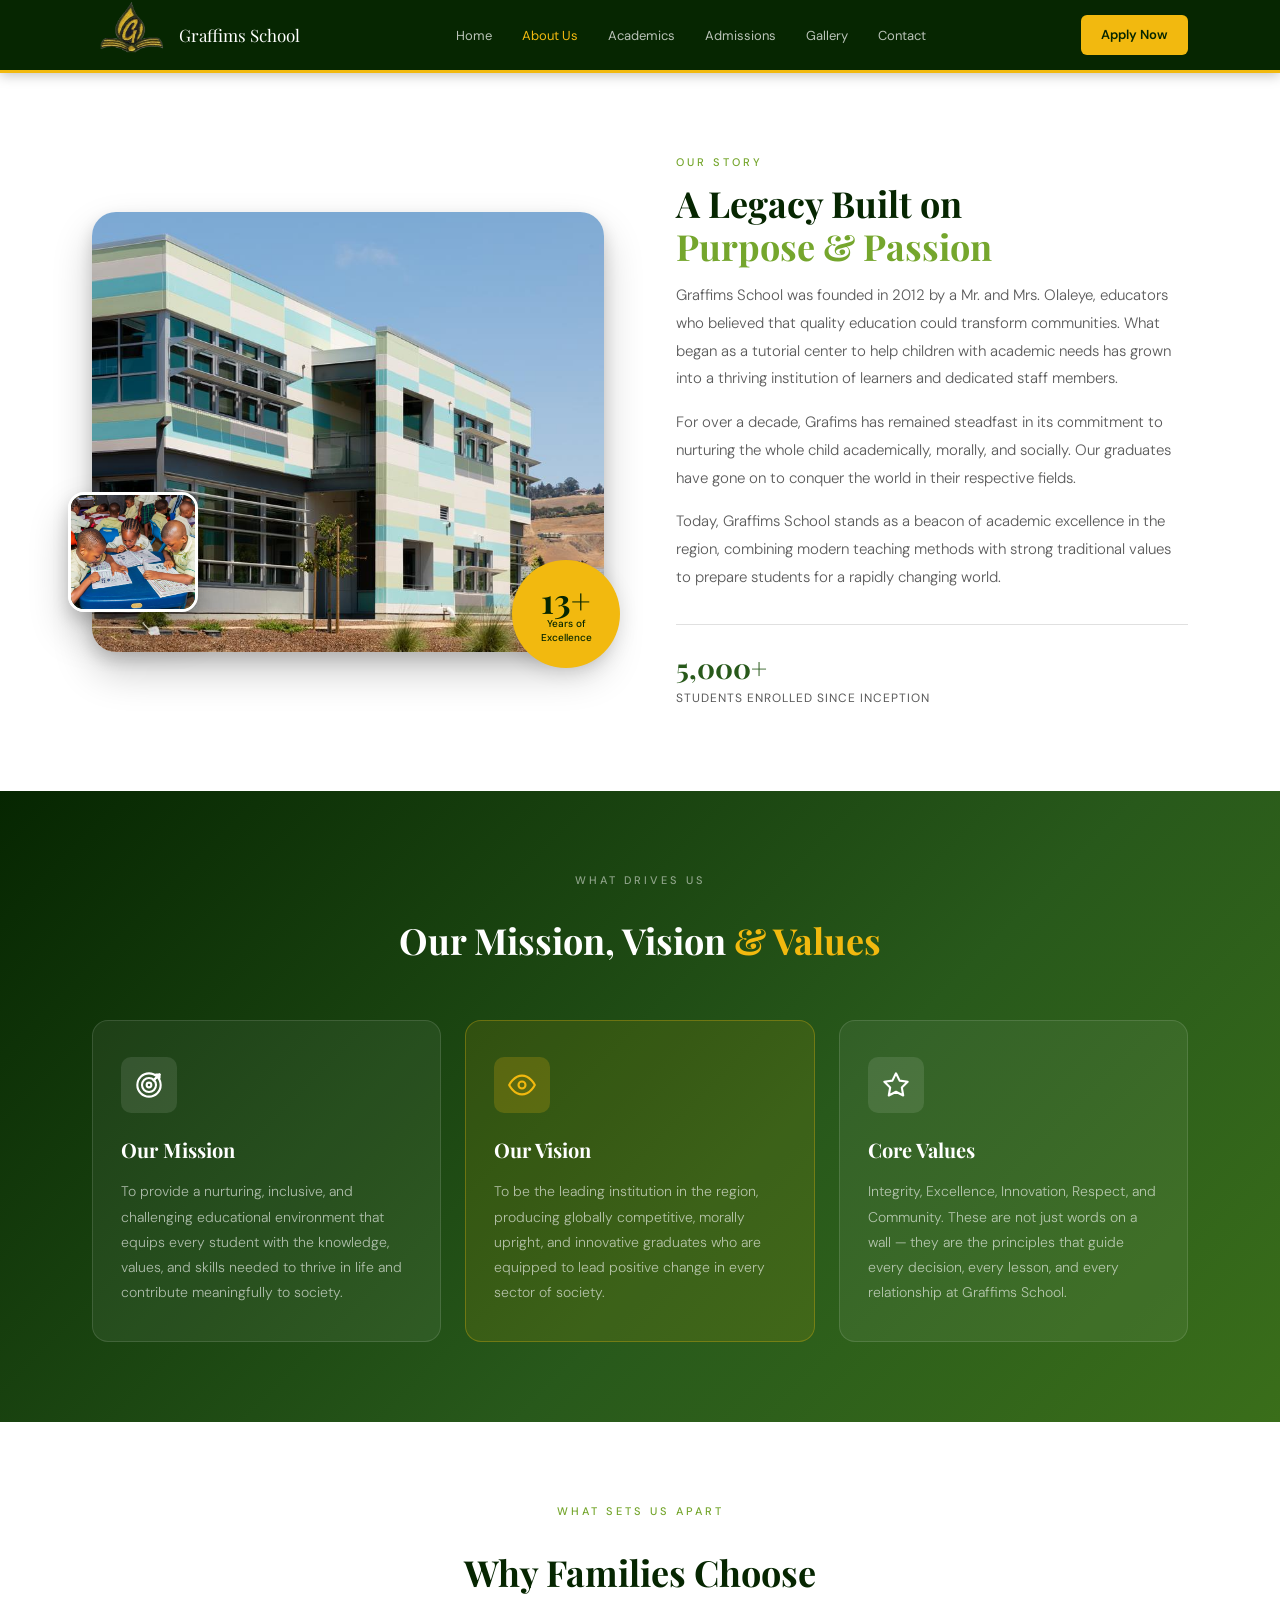
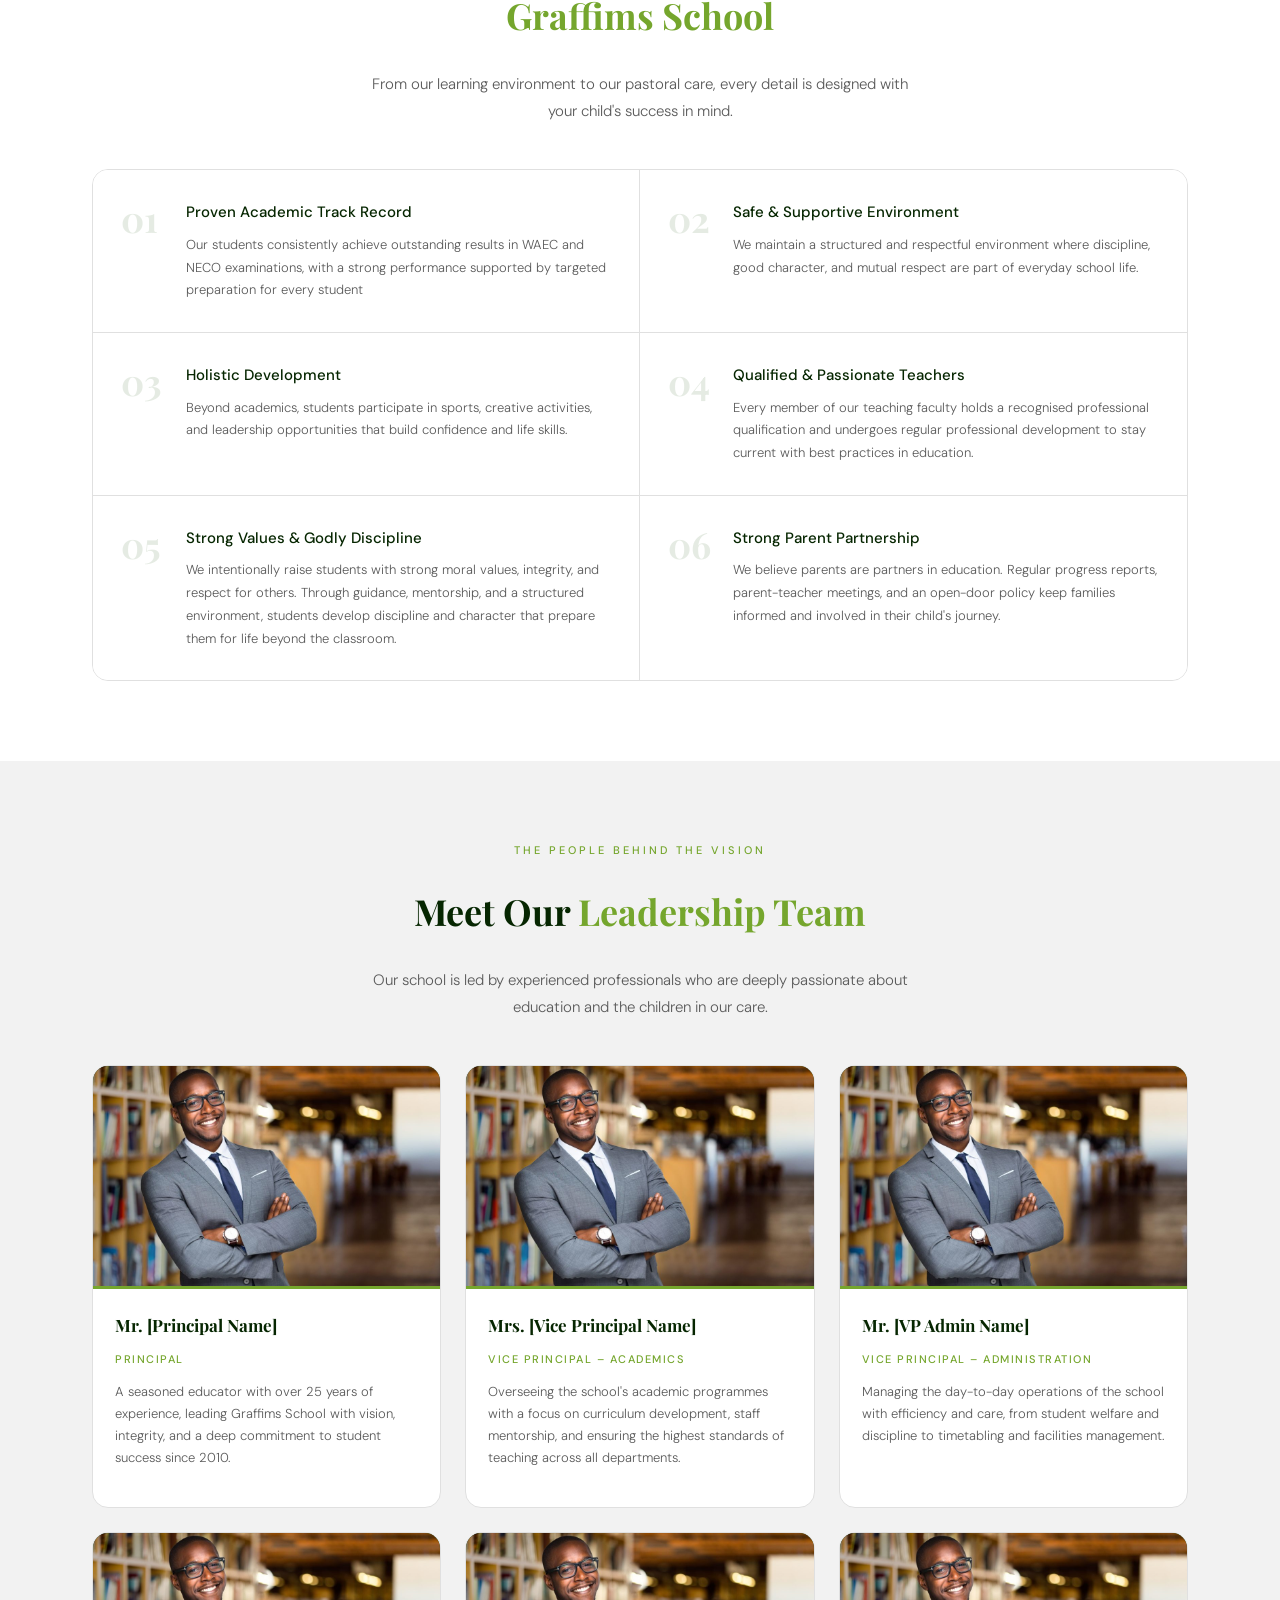
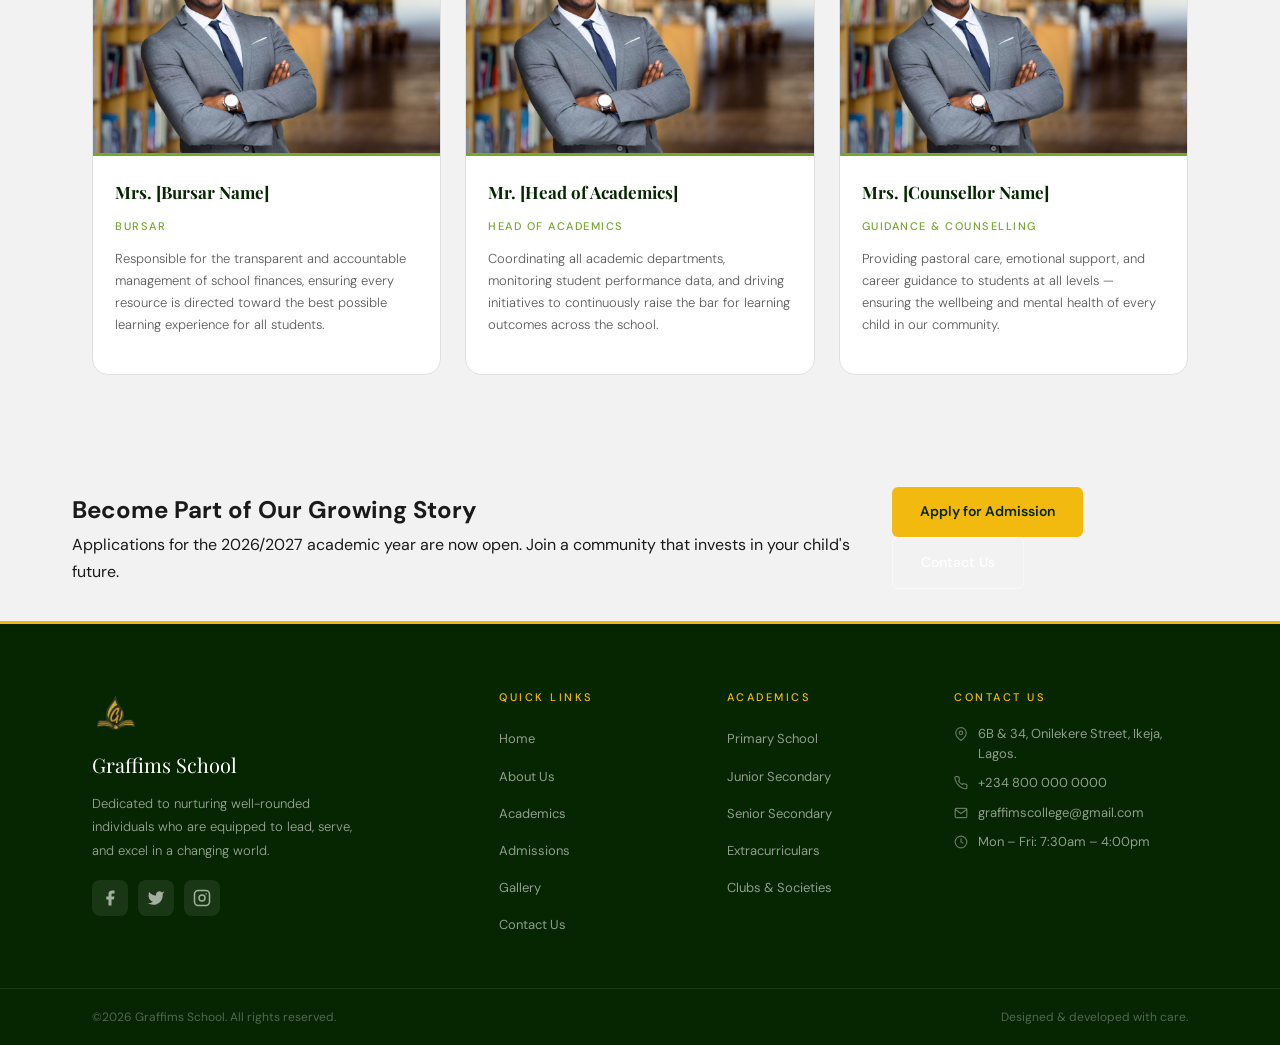
==== commit 17a64ad4: "Update" ====
--- a/about.html
+++ b/about.html
@@ -29,7 +29,6 @@
                 <img src="images/logo/logo.png" alt="Graffims School Logo" class="logo-img" />
                 <div class="logo-text">
                     <span class="logo-name">Graffims School</span>
-                    <span class="logo-tagline">...grooming the next generation for greatness</span>
                 </div>
             </div>
 
@@ -353,7 +352,7 @@
         <div class="container-cta-inner">
             <div class="cta-text">
                 <h2>Become Part of Our <span>Growing Story</span></h2>
-                <p>Applications for the 2025/2026 academic year are now open. Join a community that invests in your
+                <p>Applications for the 2026/2027 academic year are now open. Join a community that invests in your
                     child's future.</p>
             </div>
             <div class="cta-buttons">
--- a/css/style.css
+++ b/css/style.css
@@ -74,9 +74,51 @@
     padding: 0 32px;
 }
 
+@media (max-width: 1024px) {
+    .container {
+        padding: 0 28px;
+    }
+}
+
+@media (max-width: 768px) {
+    .container {
+        padding: 0 24px;
+    }
+}
+
+@media (max-width: 600px) {
+    .container {
+        padding: 0 20px;
+    }
+}
+
+@media (max-width: 375px) {
+    .container {
+        padding: 0 16px;
+    }
+}
+
 /* ---------- SECTIONS ---------- */
 .section {
     padding: 80px 0;
+}
+
+@media (max-width: 768px) {
+    .section {
+        padding: 60px 0;
+    }
+}
+
+@media (max-width: 600px) {
+    .section {
+        padding: 48px 0;
+    }
+}
+
+@media (max-width: 375px) {
+    .section {
+        padding: 40px 0;
+    }
 }
 
 .section-light {
@@ -119,6 +161,20 @@
     justify-content: space-between;
     margin-bottom: 40px;
     gap: 20px;
+}
+
+@media (max-width: 768px) {
+    .section-header {
+        flex-direction: column;
+        align-items: flex-start;
+        margin-bottom: 32px;
+    }
+}
+
+@media (max-width: 375px) {
+    .section-header {
+        margin-bottom: 24px;
+    }
 }
 
 .section-header.centered {
@@ -234,6 +290,28 @@
     grid-template-columns: repeat(2, 1fr);
 }
 
+@media (max-width: 768px) {
+    .cards-grid.three-col {
+        grid-template-columns: repeat(2, 1fr);
+    }
+}
+
+@media (max-width: 600px) {
+    .cards-grid.three-col,
+    .cards-grid.two-col {
+        grid-template-columns: 1fr;
+    }
+    .cards-grid {
+        gap: 18px;
+    }
+}
+
+@media (max-width: 375px) {
+    .cards-grid {
+        gap: 14px;
+    }
+}
+
 /* ---------- NAVIGATION ---------- */
 .site-header {
     position: sticky;
@@ -255,6 +333,26 @@
     gap: 20px;
 }
 
+@media (max-width: 768px) {
+    .navbar {
+        padding: 0 24px;
+        height: 65px;
+    }
+}
+
+@media (max-width: 600px) {
+    .navbar {
+        padding: 0 16px;
+        height: 60px;
+    }
+}
+
+@media (max-width: 375px) {
+    .navbar {
+        padding: 0 12px;
+    }
+}
+
 .nav-logo {
     display: flex;
     align-items: center;
@@ -266,6 +364,20 @@
     width: 75px;
     height: 90px;
 
+}
+
+@media (max-width: 768px) {
+    .logo-img {
+        width: 60px;
+        height: 72px;
+    }
+}
+
+@media (max-width: 600px) {
+    .logo-img {
+        width: 50px;
+        height: 60px;
+    }
 }
 
 .logo-text {
@@ -286,6 +398,18 @@
     letter-spacing: 1.5px;
     text-transform: uppercase;
     font-weight: 300;
+}
+
+@media (max-width: 768px) {
+    .logo-tagline {
+        display: none;
+    }
+}
+
+@media (max-width: 600px) {
+    .logo-tagline {
+        display: none;
+    }
 }
 
 .nav-links {
@@ -362,6 +486,36 @@
     grid-template-columns: 2fr 1fr 1fr 1.3fr;
     gap: 48px;
     padding: 64px 32px 40px;
+}
+
+@media (max-width: 1024px) {
+    .footer-grid {
+        grid-template-columns: 1fr 1fr;
+        gap: 36px;
+        padding: 48px 28px 32px;
+    }
+}
+
+@media (max-width: 768px) {
+    .footer-grid {
+        grid-template-columns: 1fr;
+        gap: 28px;
+        padding: 40px 24px;
+    }
+}
+
+@media (max-width: 600px) {
+    .footer-grid {
+        gap: 20px;
+        padding: 32px 20px;
+    }
+}
+
+@media (max-width: 375px) {
+    .footer-grid {
+        gap: 16px;
+        padding: 24px 16px;
+    }
 }
 
 .footer-logo {
@@ -539,4 +693,66 @@
         gap: 6px;
         text-align: center;
     }
+}
+
+/* Extra Small Mobile (375px and below) */
+@media (max-width: 375px) {
+    .container {
+        padding: 0 16px;
+    }
+
+    .section {
+        padding: 32px 0;
+    }
+
+    .section-title {
+        font-size: 22px;
+    }
+
+    .section-label {
+        font-size: 10px;
+        letter-spacing: 2px;
+    }
+
+    .logo-name {
+        font-size: 15px;
+    }
+
+    .logo-tagline {
+        font-size: 9px;
+    }
+
+    .nav-links a {
+        font-size: 12px;
+        padding: 6px 10px;
+    }
+
+    .nav-cta {
+        font-size: 12px;
+        padding: 8px 16px;
+    }
+
+    .btn {
+        font-size: 13px;
+        padding: 11px 20px;
+    }
+
+    .footer-bottom-inner {
+        font-size: 11px;
+    }
+
+    .footer-col h4 {
+        font-size: 10px;
+        letter-spacing: 2px;
+        margin-bottom: 12px;
+    }
+
+    .footer-col ul a {
+        font-size: 12px;
+    }
+
+    .footer-contact-list li {
+        font-size: 12px;
+        margin-bottom: 10px;
+    }
 }
--- a/css/about.css
+++ b/css/about.css
@@ -53,11 +53,42 @@
     margin-bottom: 14px;
 }
 
+@media (max-width: 768px) {
+    .page-hero h1 {
+        font-size: 36px;
+    }
+}
+
+@media (max-width: 600px) {
+    .page-hero h1 {
+        font-size: 28px;
+    }
+}
+
+@media (max-width: 375px) {
+    .page-hero h1 {
+        font-size: 24px;
+    }
+}
+
 .page-hero p {
     color: rgba(255, 255, 255, 0.65);
     font-size: 16px;
     font-weight: 300;
-    max-width: 41.6667%;
+    max-width: 40%;
+}
+
+@media (max-width: 768px) {
+    .page-hero p {
+        max-width: 70%;
+    }
+}
+
+@media (max-width: 600px) {
+    .page-hero p {
+        max-width: 100%;
+        font-size: 14px;
+    }
 }
 
 .hero-deco-circle {
@@ -67,7 +98,7 @@
 }
 
 .deco-1 {
-    width: 35.0000%;
+    width: 35%;
     height: 420px;
     border: 60px solid rgba(242, 185, 15, 0.06);
     top: -160px;
@@ -75,11 +106,38 @@
 }
 
 .deco-2 {
-    width: 18.3333%;
+    width: 18%;
     height: 220px;
     background: rgba(117, 166, 45, 0.07);
     bottom: -80px;
     left: 40%;
+}
+
+@media (max-width: 768px) {
+    .deco-1 {
+        width: 20%;
+        height: 200px;
+        border-width: 30px;
+        top: -60px;
+        right: -40px;
+        opacity: 0.5;
+    }
+    .deco-2 {
+        width: 10%;
+        height: 100px;
+        bottom: -30px;
+        left: 30%;
+        opacity: 0.3;
+    }
+}
+
+@media (max-width: 600px) {
+    .deco-1 {
+        display: none;
+    }
+    .deco-2 {
+        display: none;
+    }
 }
 
 
@@ -89,6 +147,22 @@
     grid-template-columns: 1fr 1fr;
     gap: 72px;
     align-items: center;
+}
+
+@media (max-width: 768px) {
+    .story-split {
+        grid-template-columns: 1fr;
+        gap: 40px;
+    }
+    .story-image-side {
+        order: -1;
+    }
+}
+
+@media (max-width: 375px) {
+    .story-split {
+        gap: 24px;
+    }
 }
 
 /* Image side */
@@ -104,6 +178,24 @@
     box-shadow: 0 20px 40px rgba(0, 0, 0, 0.2), 0 8px 16px rgba(0, 0, 0, 0.15);
     background: linear-gradient(135deg, var(--deep), var(--forest));
     display: block;
+}
+
+@media (max-width: 768px) {
+    .story-img {
+        height: 280px;
+    }
+}
+
+@media (max-width: 600px) {
+    .story-img {
+        height: 220px;
+    }
+}
+
+@media (max-width: 375px) {
+    .story-img {
+        height: 180px;
+    }
 }
 
 .story-badge {
@@ -140,7 +232,7 @@
     position: absolute;
     bottom: 40px;
     left: -24px;
-    width: 13.3333%;
+    width: 130px;
     height: 120px;
     border-radius: var(--radius-lg);
     overflow: hidden;
@@ -150,6 +242,12 @@
     z-index: 2;
 }
 
+@media (max-width: 768px) {
+    .story-img-2-wrap {
+        display: none;
+    }
+}
+
 .story-img-2 {
     width: 100%;
     height: 100%;
@@ -176,6 +274,19 @@
     border-top: 1px solid var(--border);
 }
 
+@media (max-width: 768px) {
+    .story-stats-row {
+        gap: 20px;
+        flex-wrap: wrap;
+    }
+}
+
+@media (max-width: 375px) {
+    .story-stats-row {
+        gap: 16px;
+    }
+}
+
 .story-stat strong {
     display: block;
     font-family: var(--font-display);
@@ -206,6 +317,28 @@
     grid-template-columns: repeat(3, 1fr);
     gap: 24px;
     margin-top: 44px;
+}
+
+@media (max-width: 768px) {
+    .mvv-grid {
+        grid-template-columns: 1fr;
+        max-width: 80%;
+        margin-left: auto;
+        margin-right: auto;
+    }
+}
+
+@media (max-width: 600px) {
+    .mvv-grid {
+        max-width: 100%;
+        gap: 16px;
+    }
+}
+
+@media (max-width: 375px) {
+    .mvv-grid {
+        gap: 12px;
+    }
 }
 
 .mvv-card {
@@ -269,6 +402,22 @@
     overflow: hidden;
 }
 
+@media (max-width: 768px) {
+    .why-grid {
+        grid-template-columns: 1fr;
+    }
+    
+    .why-item {
+        border-right: none !important;
+    }
+}
+
+@media (max-width: 375px) {
+    .why-grid {
+        border-radius: var(--radius-md);
+    }
+}
+
 .why-item {
     display: flex;
     gap: 20px;
@@ -297,8 +446,15 @@
     color: rgba(40, 89, 27, 0.12);
     line-height: 1;
     flex-shrink: 0;
-    min-width: 4.0000%;
+    min-width: 45px;
     font-weight: 700;
+}
+
+@media (max-width: 600px) {
+    .why-number {
+        font-size: 28px;
+        min-width: 35px;
+    }
 }
 
 .why-body h4 {
@@ -324,6 +480,26 @@
     margin-top: 44px;
 }
 
+@media (max-width: 768px) {
+    .team-grid {
+        grid-template-columns: repeat(2, 1fr);
+        gap: 18px;
+    }
+}
+
+@media (max-width: 600px) {
+    .team-grid {
+        grid-template-columns: 1fr;
+        gap: 16px;
+    }
+}
+
+@media (max-width: 375px) {
+    .team-grid {
+        gap: 12px;
+    }
+}
+
 .team-card {
     background: var(--white);
     border-radius: var(--radius-lg);
@@ -342,6 +518,18 @@
     height: 220px;
     background: linear-gradient(135deg, var(--deep), var(--forest));
     overflow: hidden;
+}
+
+@media (max-width: 768px) {
+    .team-photo-wrap {
+        height: 200px;
+    }
+}
+
+@media (max-width: 600px) {
+    .team-photo-wrap {
+        height: 180px;
+    }
 }
 
 .team-photo {
@@ -427,16 +615,46 @@
     margin-top: 44px;
 }
 
+@media (max-width: 768px) {
+    .affil-grid {
+        gap: 18px;
+    }
+}
+
+@media (max-width: 600px) {
+    .affil-grid {
+        gap: 12px;
+    }
+}
+
+@media (max-width: 375px) {
+    .affil-grid {
+        gap: 10px;
+    }
+}
+
 .affil-item {
     display: flex;
     flex-direction: column;
     align-items: center;
     gap: 10px;
-    min-width: 11.6667%;
+    min-width: 130px;
+}
+
+@media (max-width: 600px) {
+    .affil-item {
+        min-width: 100px;
+    }
+}
+
+@media (max-width: 375px) {
+    .affil-item {
+        min-width: 80px;
+    }
 }
 
 .affil-logo-box {
-    width: 9.1667%;
+    width: 100px;
     height: 80px;
     border-radius: var(--radius-md);
     background: var(--white);
@@ -452,6 +670,22 @@
     transition: border-color var(--transition), box-shadow var(--transition);
 }
 
+@media (max-width: 600px) {
+    .affil-logo-box {
+        width: 80px;
+        height: 66px;
+        font-size: 16px;
+    }
+}
+
+@media (max-width: 375px) {
+    .affil-logo-box {
+        width: 70px;
+        height: 60px;
+        font-size: 14px;
+    }
+}
+
 .affil-logo-box:hover {
     border-color: var(--leaf);
     box-shadow: var(--shadow-sm);
@@ -461,8 +695,22 @@
     font-size: 12px;
     color: var(--muted);
     text-align: center;
-    max-width: 10.0000%;
+    max-width: 120px;
     line-height: 1.4;
+}
+
+@media (max-width: 600px) {
+    .affil-item p {
+        max-width: 100px;
+        font-size: 11px;
+    }
+}
+
+@media (max-width: 375px) {
+    .affil-item p {
+        max-width: 80px;
+        font-size: 10px;
+    }
 }
 
 
@@ -471,13 +719,26 @@
    are already defined in style.css and home.css. No duplication needed. */
 
 .container-cta-inner{
-    max-width: 96.6667%;
+    max-width: 1200px;
     margin: 0 auto;
     padding: 32px;
     display: flex;
     align-items: center;
     justify-content: space-between;
     gap: 20px;
+}
+
+@media (max-width: 768px) {
+    .container-cta-inner {
+        flex-direction: column;
+        padding: 24px;
+    }
+}
+
+@media (max-width: 375px) {
+    .container-cta-inner {
+        padding: 16px;
+    }
 }
 /* ============================================
    ABOUT PAGE – RESPONSIVE
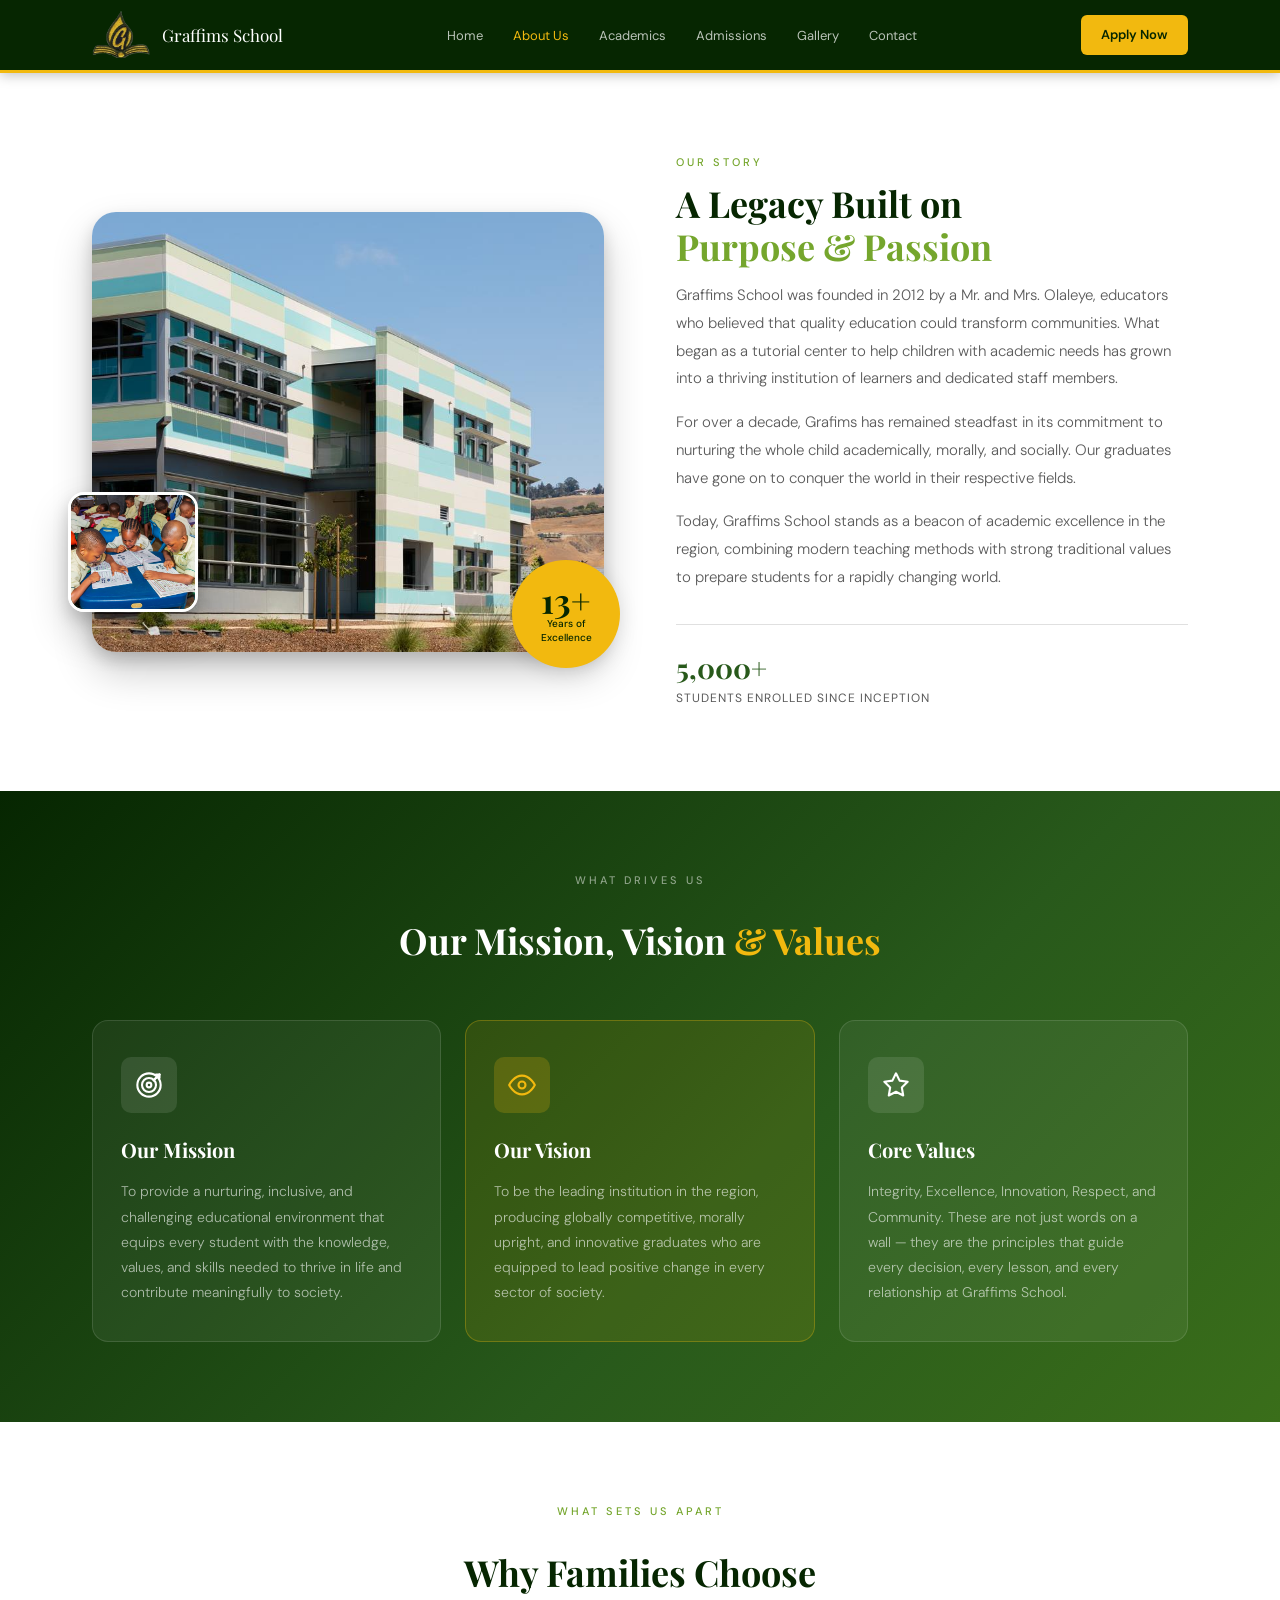
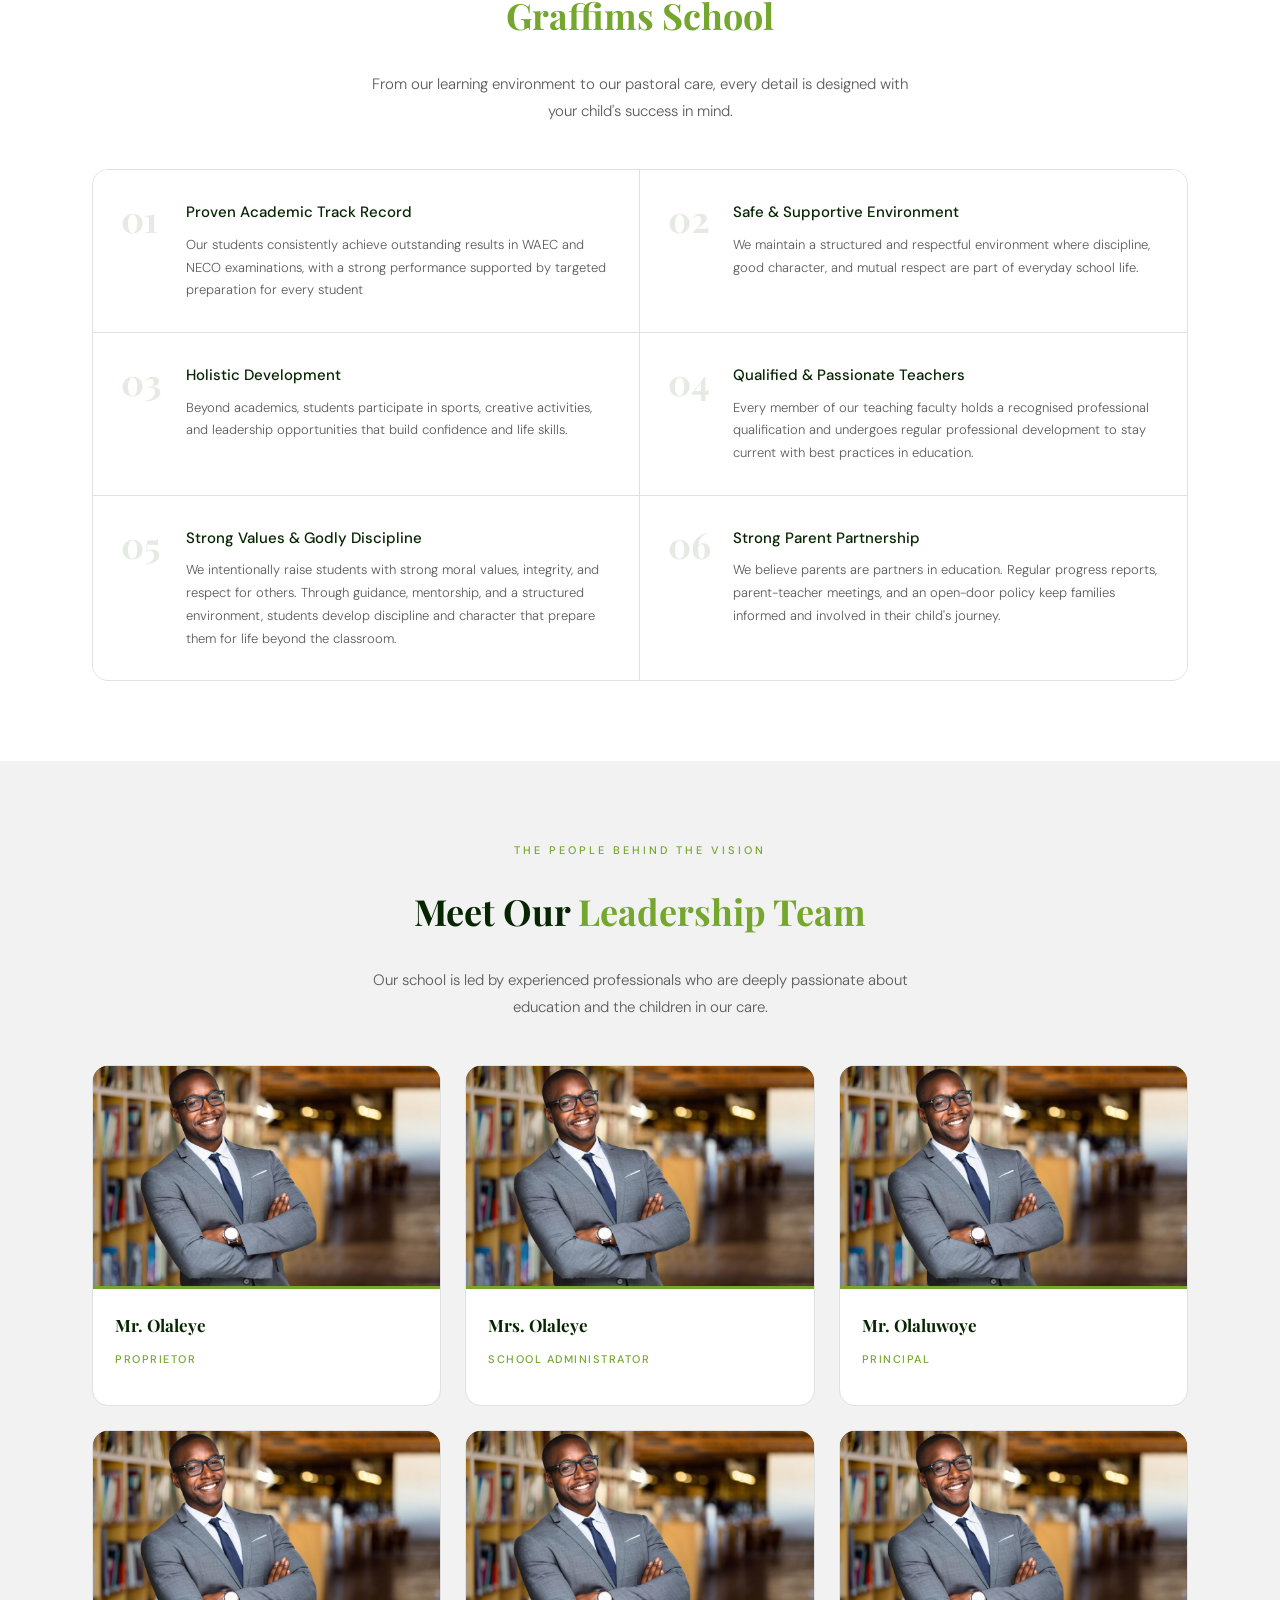
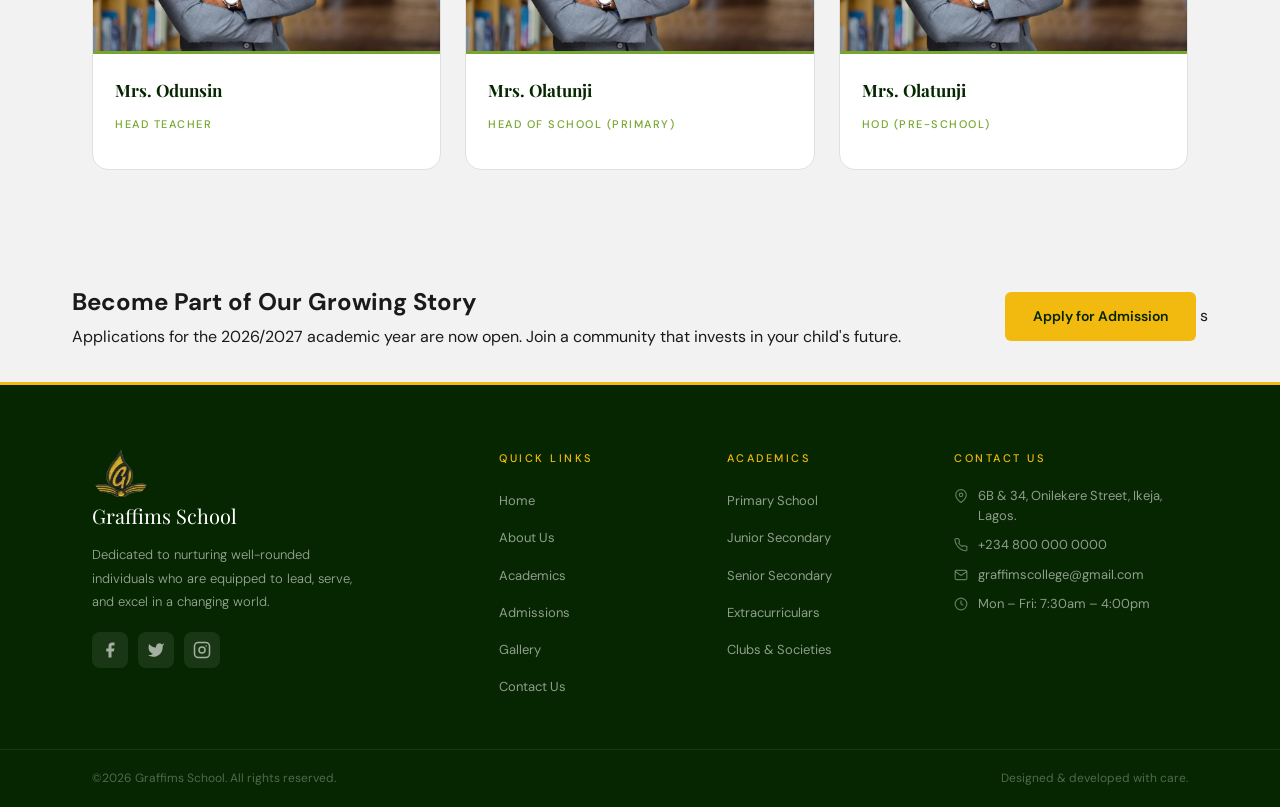
==== commit bf42a87d: "lates update" ====
--- a/about.html
+++ b/about.html
@@ -18,6 +18,7 @@
     <!-- Stylesheets -->
     <link rel="stylesheet" href="css/style.css" />
     <link rel="stylesheet" href="css/about.css" />
+    <link rel="icon" type="image/png" href="images/logo/logo.png">
 </head>
 
 <body>
@@ -253,92 +254,84 @@
                 <div class="team-card">
                     <div class="team-photo-wrap">
                         <!-- Replace with real staff photo -->
-                        <img src="images/staff/principal.jpg" alt="Principal" class="team-photo" />
-                        <div class="team-photo-fallback">
-                            <span>PR</span>
-                        </div>
-                    </div>
-                    <div class="team-info">
-                        <h4>Mr. [Principal Name]</h4>
+                        <img src="images/staff/principal.jpg" alt="Proprietor" class="team-photo" />
+                        <div class="team-photo-fallback">
+                            <span>Proprietor</span>
+                        </div>
+                    </div>
+                    <div class="team-info">
+                        <h4>Mr. Olaleye</h4>
+                        <span class="team-role">Proprietor</span>
+                        
+                    </div>
+                </div>
+
+                <div class="team-card">
+                    <div class="team-photo-wrap">
+                        <img src="images/staff/vice-principal.jpg" alt="School Administrator" class="team-photo" />
+                        <div class="team-photo-fallback">
+                            <span>School Administrator</span>
+                        </div>
+                    </div>
+                    <div class="team-info">
+                        <h4>Mrs. Olaleye</h4>
+                        <span class="team-role">School Administrator</span>
+                        
+                    </div>
+                </div>
+
+                <div class="team-card">
+                    <div class="team-photo-wrap">
+                        <img src="images/staff/vp-admin.jpg" alt="Principal" class="team-photo" />
+                        <div class="team-photo-fallback">
+                            <span>Principal</span>
+                        </div>
+                    </div>
+                    <div class="team-info">
+                        <h4>Mr. Olaluwoye</h4>
                         <span class="team-role">Principal</span>
-                        <p>A seasoned educator with over 25 years of experience, leading Graffims School with
-                            vision, integrity, and a deep commitment to student success since 2010.</p>
-                    </div>
-                </div>
-
-                <div class="team-card">
-                    <div class="team-photo-wrap">
-                        <img src="images/staff/vice-principal.jpg" alt="Vice Principal" class="team-photo" />
-                        <div class="team-photo-fallback">
-                            <span>VP</span>
-                        </div>
-                    </div>
-                    <div class="team-info">
-                        <h4>Mrs. [Vice Principal Name]</h4>
-                        <span class="team-role">Vice Principal – Academics</span>
-                        <p>Overseeing the school's academic programmes with a focus on curriculum development, staff
-                            mentorship, and ensuring the highest standards of teaching across all departments.</p>
-                    </div>
-                </div>
-
-                <div class="team-card">
-                    <div class="team-photo-wrap">
-                        <img src="images/staff/vp-admin.jpg" alt="Vice Principal Administration" class="team-photo" />
-                        <div class="team-photo-fallback">
-                            <span>VA</span>
-                        </div>
-                    </div>
-                    <div class="team-info">
-                        <h4>Mr. [VP Admin Name]</h4>
-                        <span class="team-role">Vice Principal – Administration</span>
-                        <p>Managing the day-to-day operations of the school with efficiency and care, from student
-                            welfare and discipline to timetabling and facilities management.</p>
-                    </div>
-                </div>
-
-                <div class="team-card">
-                    <div class="team-photo-wrap">
-                        <img src="images/staff/bursar.jpg" alt="Bursar" class="team-photo" />
-                        <div class="team-photo-fallback">
-                            <span>BU</span>
-                        </div>
-                    </div>
-                    <div class="team-info">
-                        <h4>Mrs. [Bursar Name]</h4>
-                        <span class="team-role">Bursar</span>
-                        <p>Responsible for the transparent and accountable management of school finances, ensuring every
-                            resource is directed toward the best possible learning experience for all students.</p>
-                    </div>
-                </div>
-
-                <div class="team-card">
-                    <div class="team-photo-wrap">
-                        <img src="images/staff/head-teacher.jpg" alt="Head of Academics" class="team-photo" />
-                        <div class="team-photo-fallback">
-                            <span>HA</span>
-                        </div>
-                    </div>
-                    <div class="team-info">
-                        <h4>Mr. [Head of Academics]</h4>
-                        <span class="team-role">Head of Academics</span>
-                        <p>Coordinating all academic departments, monitoring student performance data, and driving
-                            initiatives to continuously raise the bar for learning outcomes across the school.</p>
-                    </div>
-                </div>
-
-                <div class="team-card">
-                    <div class="team-photo-wrap">
-                        <img src="images/staff/guidance.jpg" alt="Guidance Counsellor" class="team-photo" />
-                        <div class="team-photo-fallback">
-                            <span>GC</span>
-                        </div>
-                    </div>
-                    <div class="team-info">
-                        <h4>Mrs. [Counsellor Name]</h4>
-                        <span class="team-role">Guidance &amp; Counselling</span>
-                        <p>Providing pastoral care, emotional support, and career guidance to students at all levels —
-                            ensuring the wellbeing and mental health of every child in our community.</p>
-
+                    </div>
+                </div>
+
+                <div class="team-card">
+                    <div class="team-photo-wrap">
+                        <img src="images/staff/bursar.jpg" alt="Head-Teacher" class="team-photo" />
+                        <div class="team-photo-fallback">
+                            <span>Head Teacher</span>
+                        </div>
+                    </div>
+                    <div class="team-info">
+                        <h4>Mrs. Odunsin</h4>
+                        <span class="team-role">Head Teacher</span>
+                        
+                    </div>
+                </div>
+
+                <div class="team-card">
+                    <div class="team-photo-wrap">
+                        <img src="images/staff/head-teacher.jpg" alt="Head of School (Primary)" class="team-photo" />
+                        <div class="team-photo-fallback">
+                            <span>Head of School (Primary)</span>
+                        </div>
+                    </div>
+                    <div class="team-info">
+                        <h4>Mrs. Olatunji</h4>
+                        <span class="team-role">Head of School (Primary)</span>
+                        
+                    </div>
+                </div>
+
+                <div class="team-card">
+                    <div class="team-photo-wrap">
+                        <img src="images/staff/guidance.jpg" alt="HOD (Pre-school)" class="team-photo" />
+                        <div class="team-photo-fallback">
+                            <span>HOD (Pre-School)</span>
+                        </div>
+                    </div>
+                    <div class="team-info">
+                        <h4>Mrs. Olatunji</h4>
+                        <span class="team-role">HOD (Pre-School)</span>
+                    
                     </div>
                 </div>
 
@@ -357,8 +350,7 @@
             </div>
             <div class="cta-buttons">
                 <a href="admissions.html" class="btn btn-gold">Apply for Admission</a>
-                <a href="contact.html" class="btn btn-white-outline">Contact Us</a>
-            </div>
+            s</div>
         </div>
     </section>
 
@@ -374,7 +366,7 @@
                     changing world.</p>
                 <div class="footer-socials">
                     <!-- Replace # with real social media links -->
-                    <a href="#" aria-label="Facebook" class="social-icon">
+                    <a href="https://www.facebook.com/graffimsschoolinteernational" aria-label="Facebook" class="social-icon">
                         <svg width="18" height="18" viewBox="0 0 24 24" fill="currentColor">
                             <path d="M18 2h-3a5 5 0 0 0-5 5v3H7v4h3v8h4v-8h3l1-4h-4V7a1 1 0 0 1 1-1h3z" />
                         </svg>
@@ -385,7 +377,7 @@
                                 d="M23 3a10.9 10.9 0 0 1-3.14 1.53 4.48 4.48 0 0 0-7.86 3v1A10.66 10.66 0 0 1 3 4s-4 9 5 13a11.64 11.64 0 0 1-7 2c9 5 20 0 20-11.5a4.5 4.5 0 0 0-.08-.83A7.72 7.72 0 0 0 23 3z" />
                         </svg>
                     </a>
-                    <a href="#" aria-label="Instagram" class="social-icon">
+                    <a href="https://www.instagram.com/graffims_schools" aria-label="Instagram" class="social-icon">
                         <svg width="18" height="18" viewBox="0 0 24 24" fill="none" stroke="currentColor"
                             stroke-width="2">
                             <rect x="2" y="2" width="20" height="20" rx="5" />
--- a/css/style.css
+++ b/css/style.css
@@ -361,8 +361,8 @@
 }
 
 .logo-img {
-    width: 75px;
-    height: 90px;
+    width: auto;
+    height: 50px;
 
 }
 
@@ -519,8 +519,8 @@
 }
 
 .footer-logo {
-    width: 45px;
-    height: 60px;
+    width: auto;
+    height: 50px;
     border-radius: 50%;
 
 }
